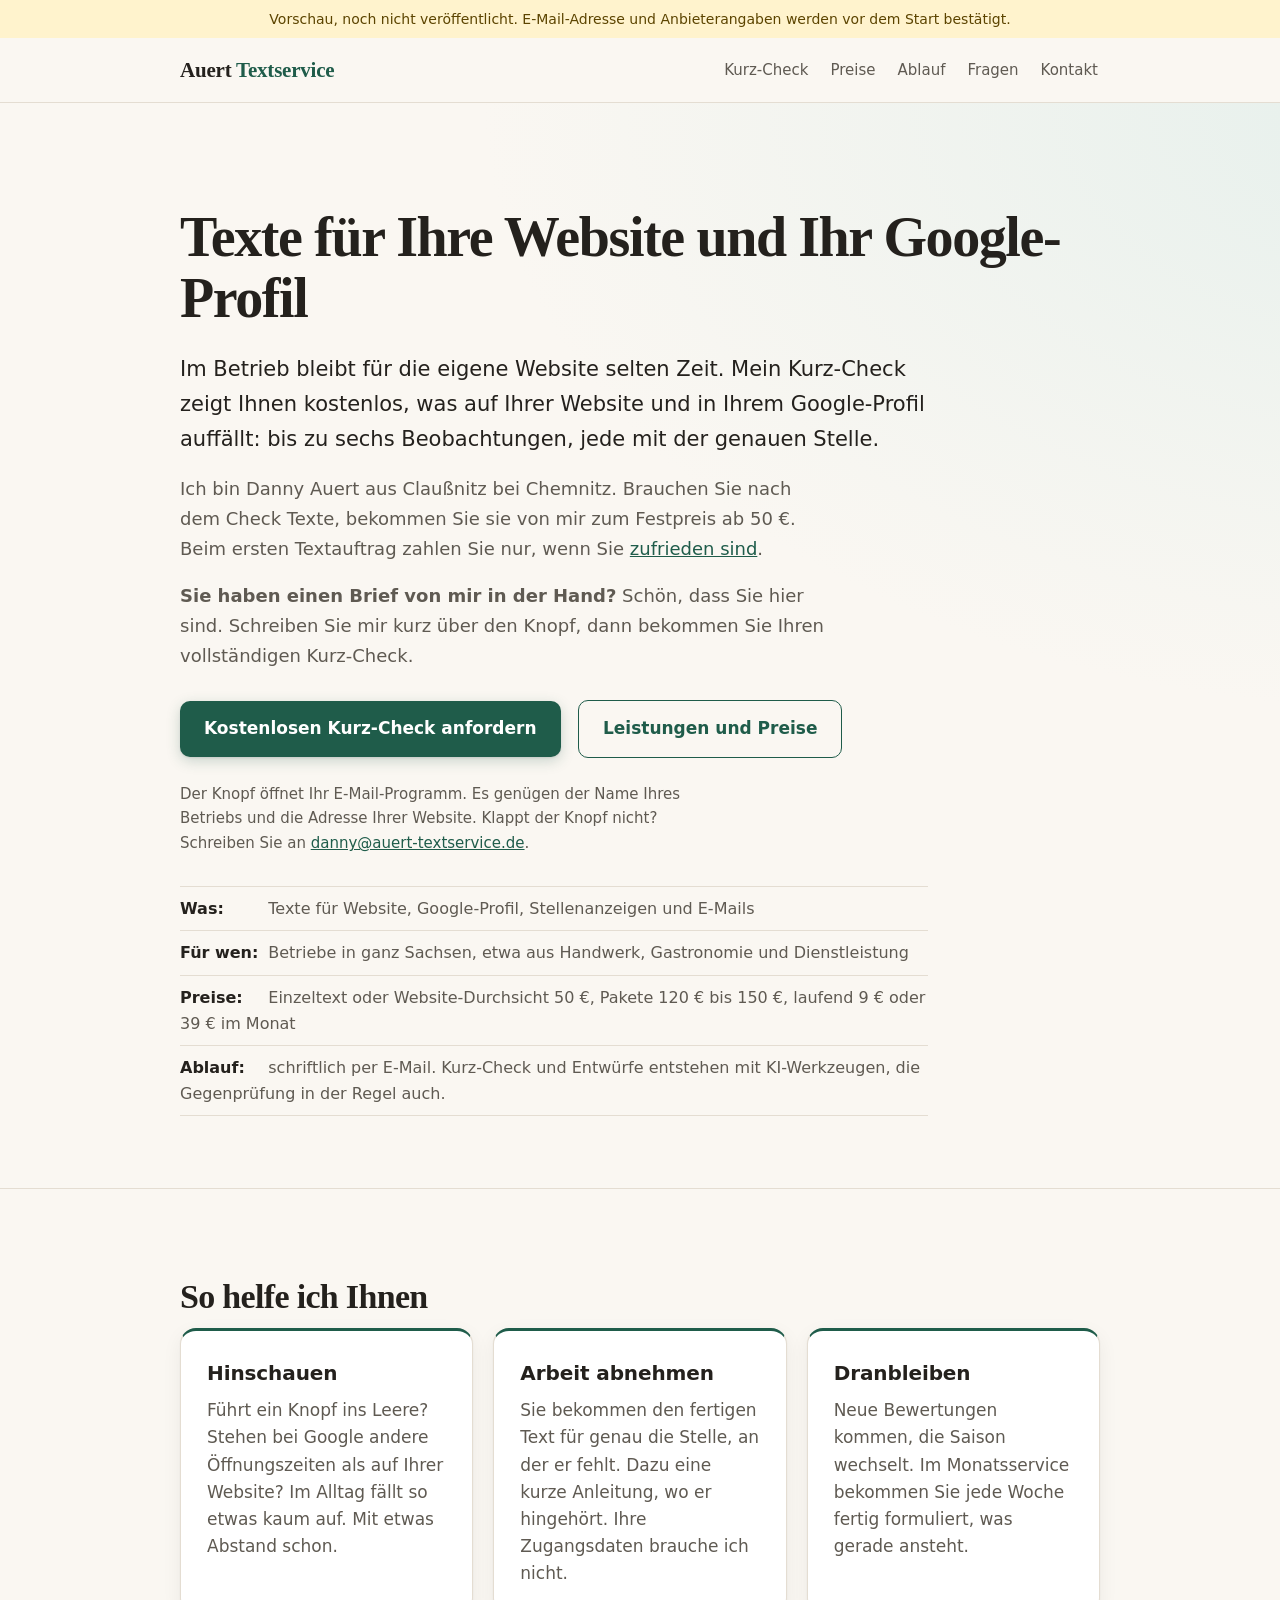
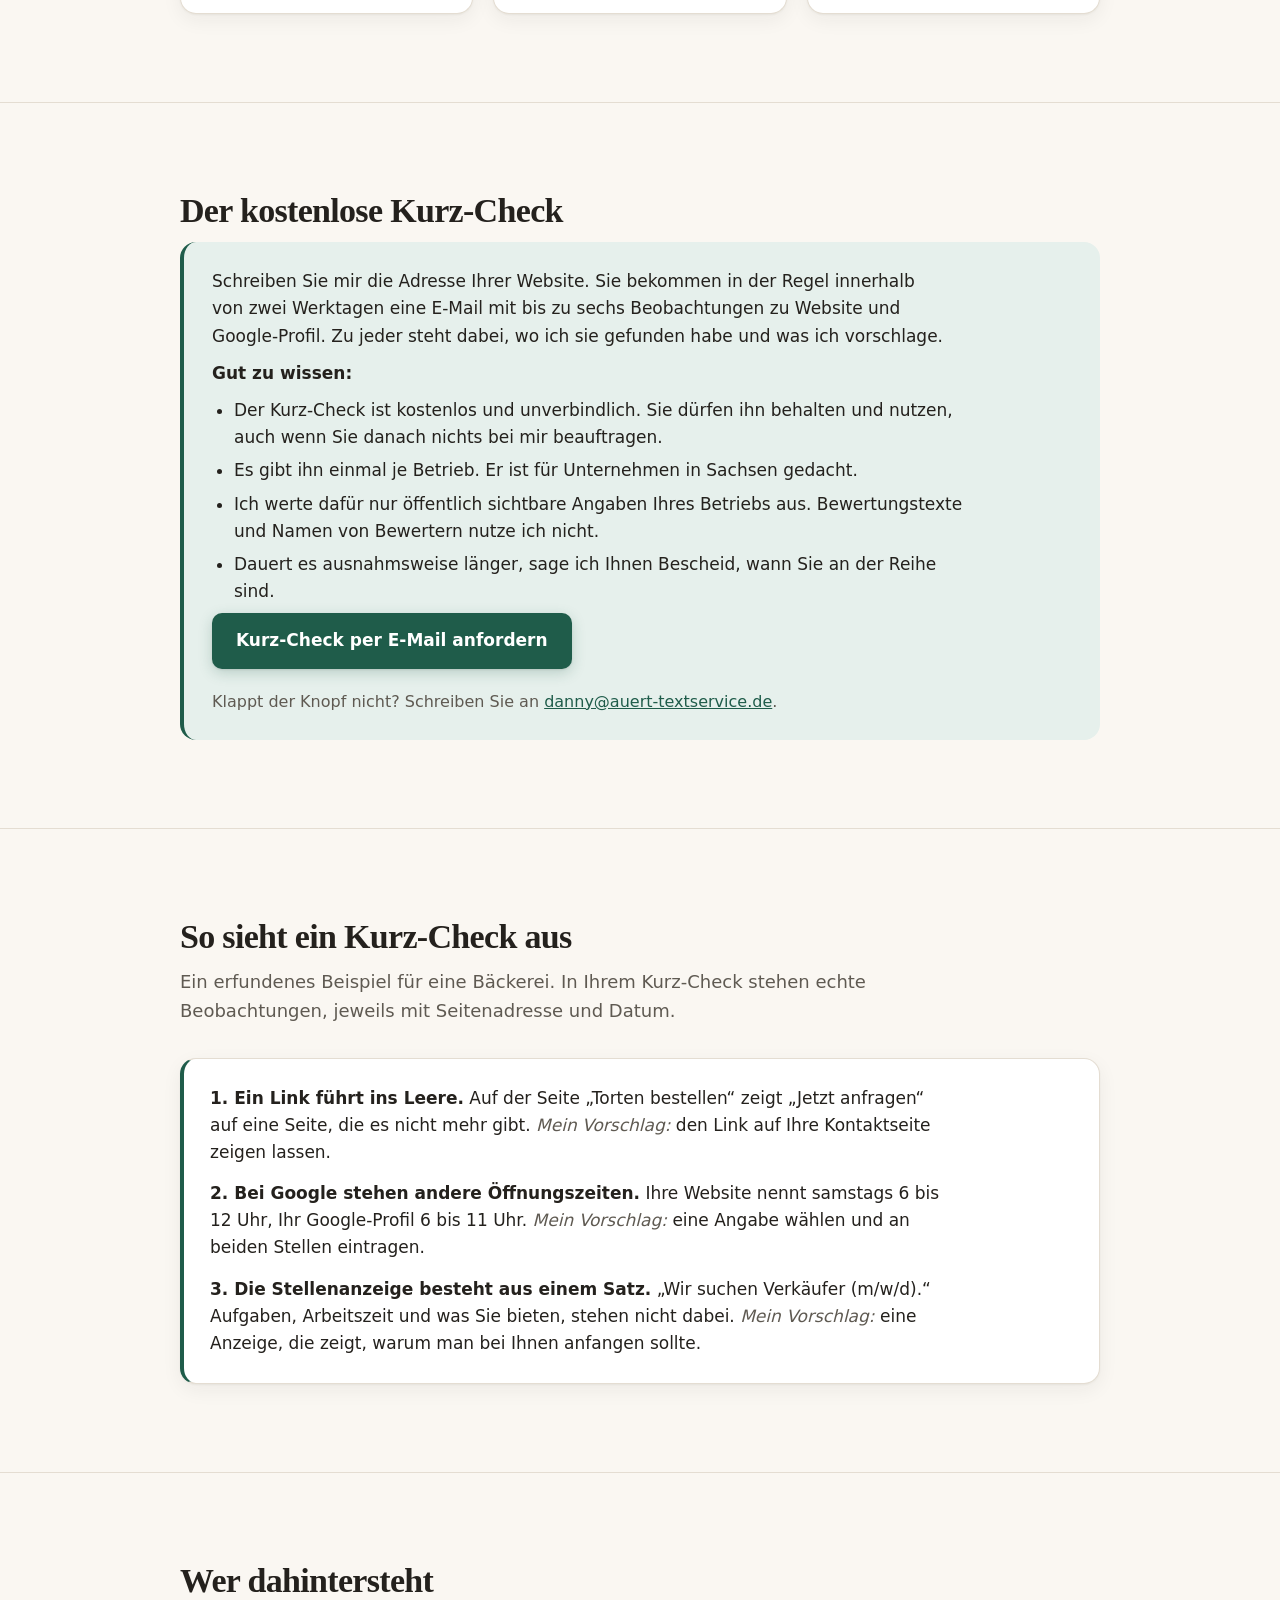
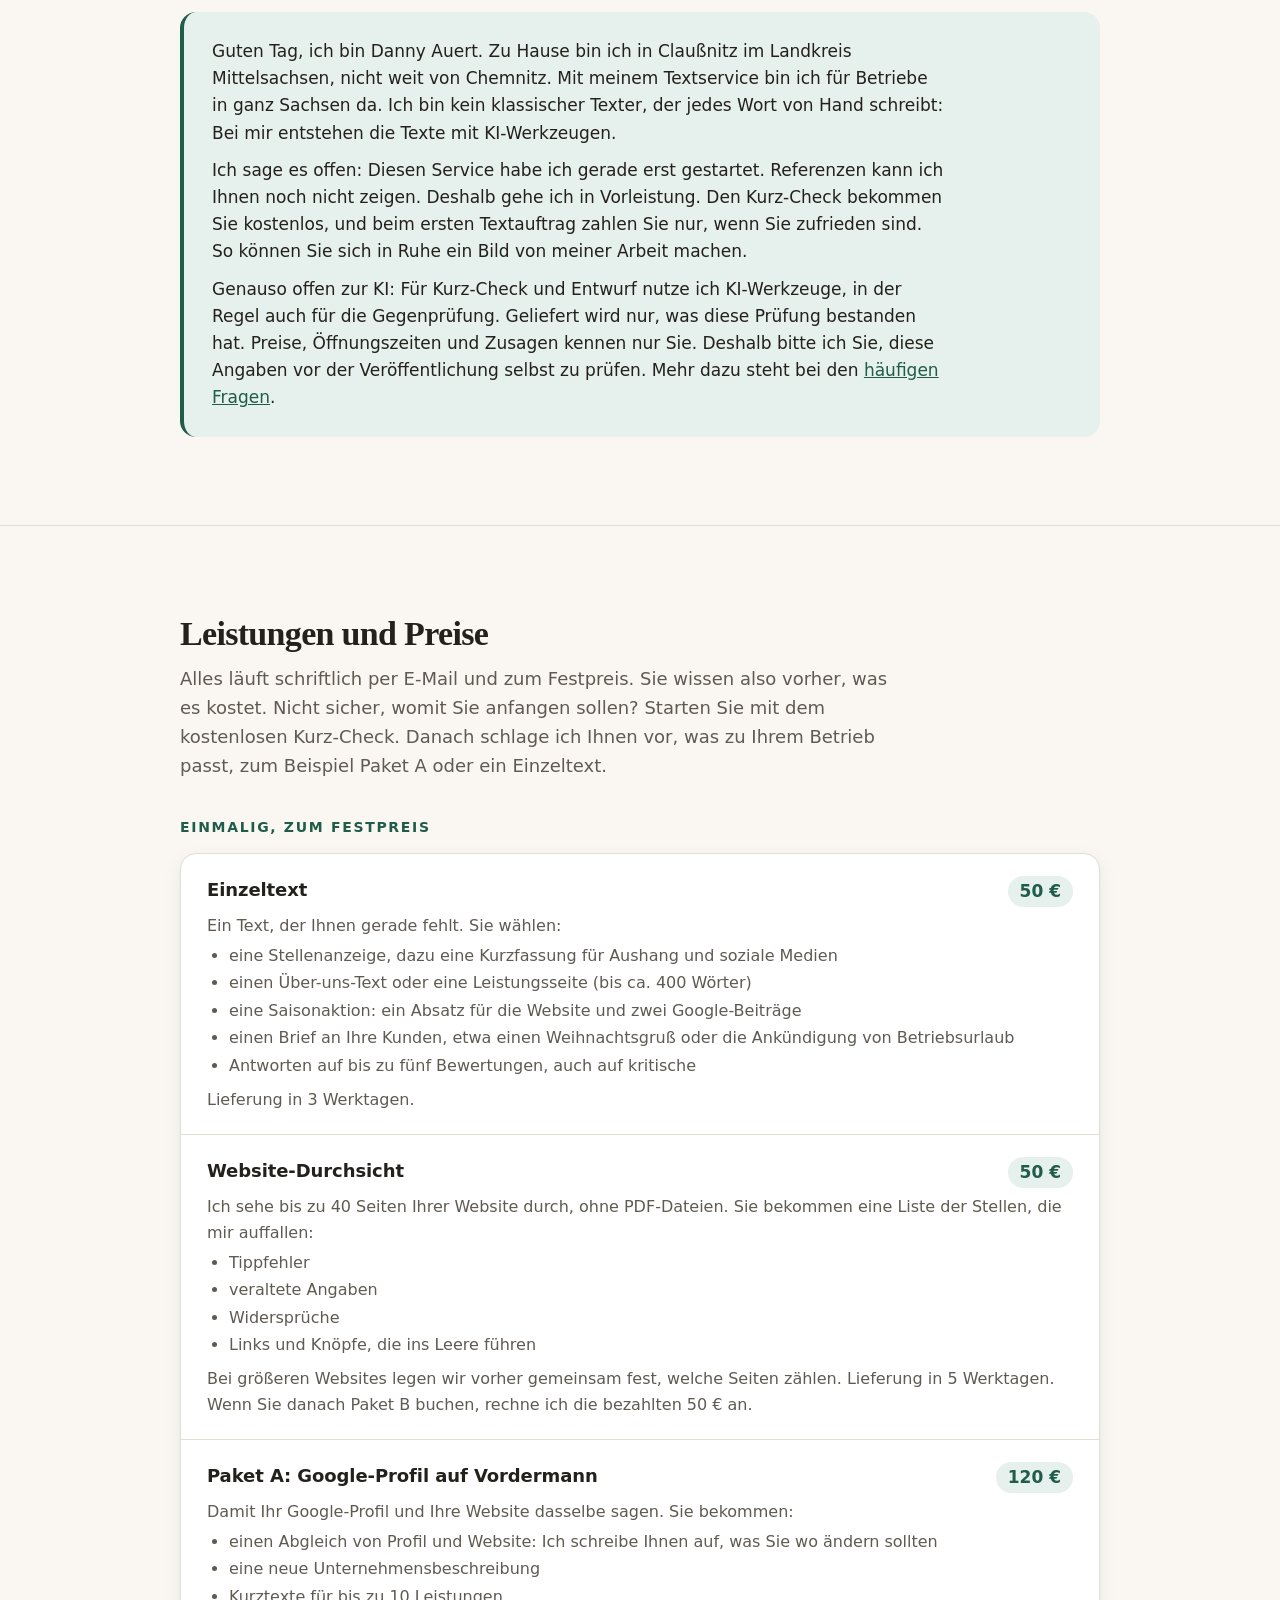
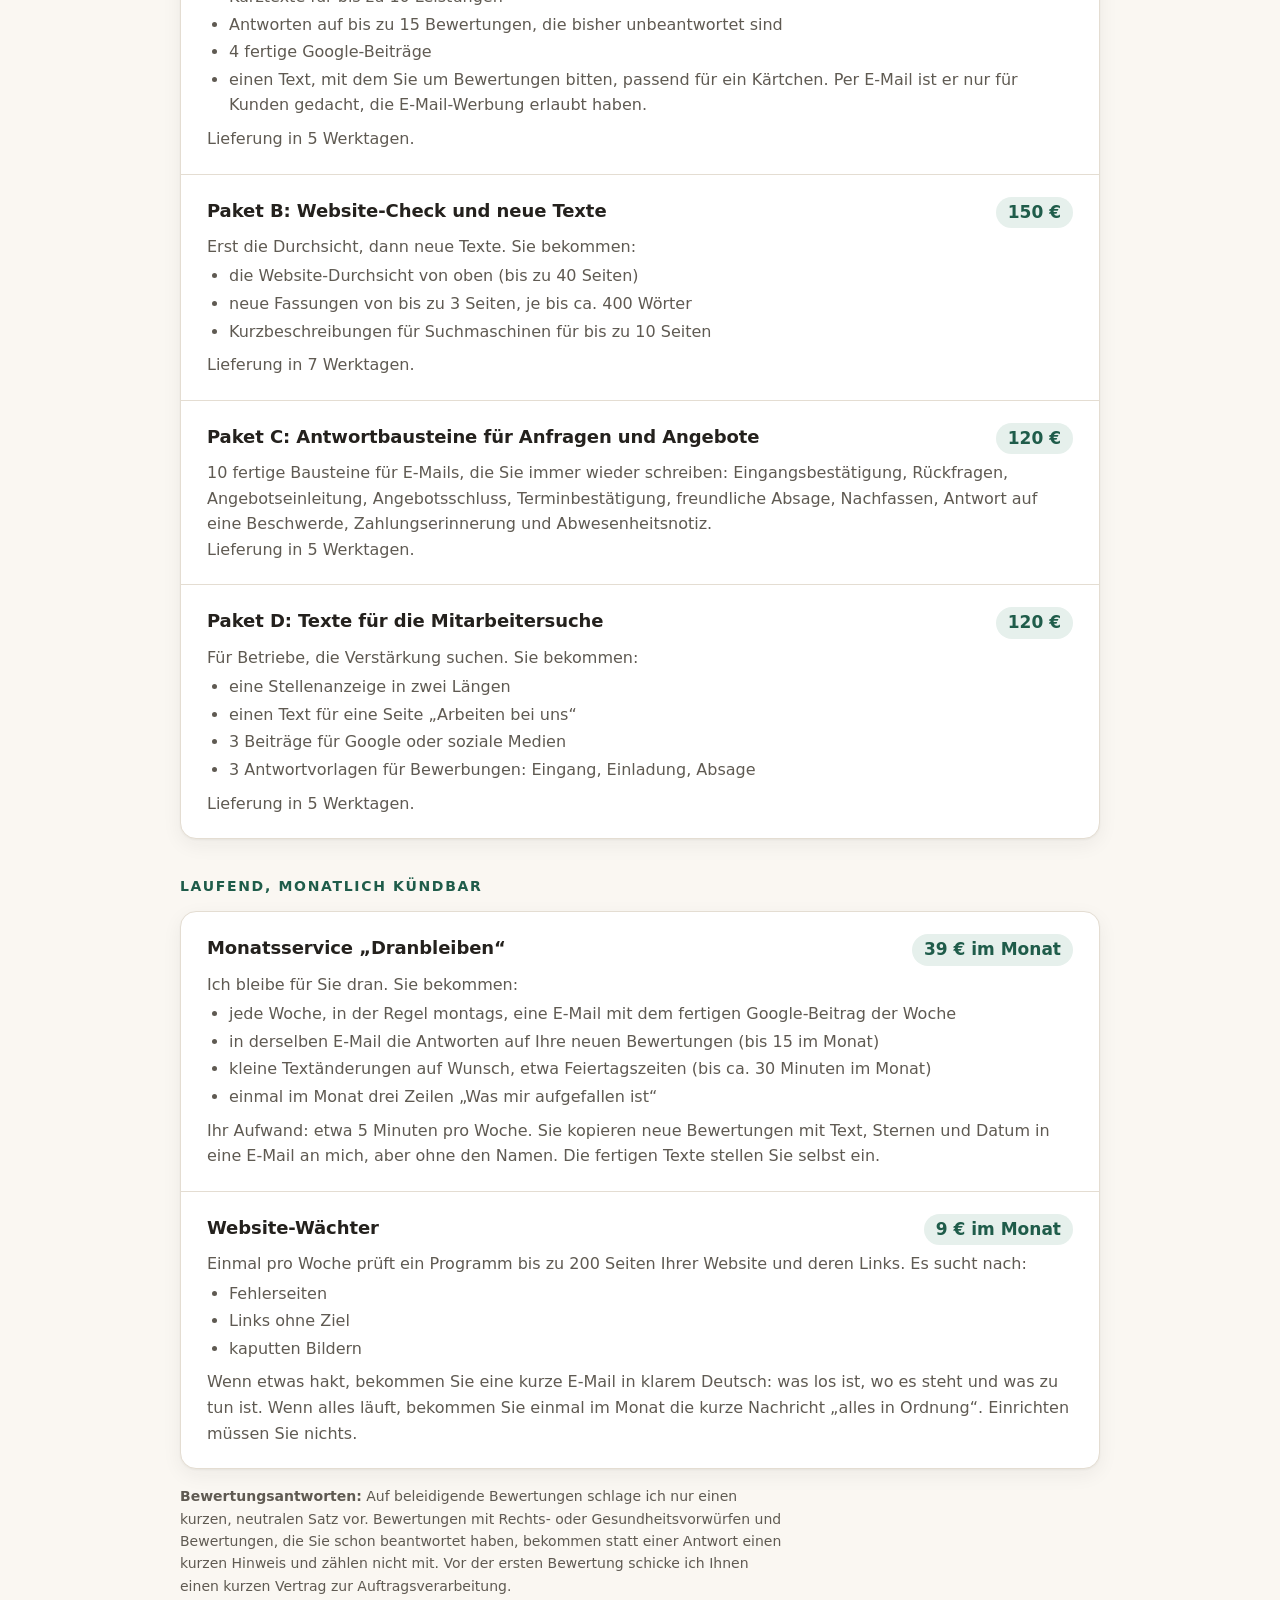
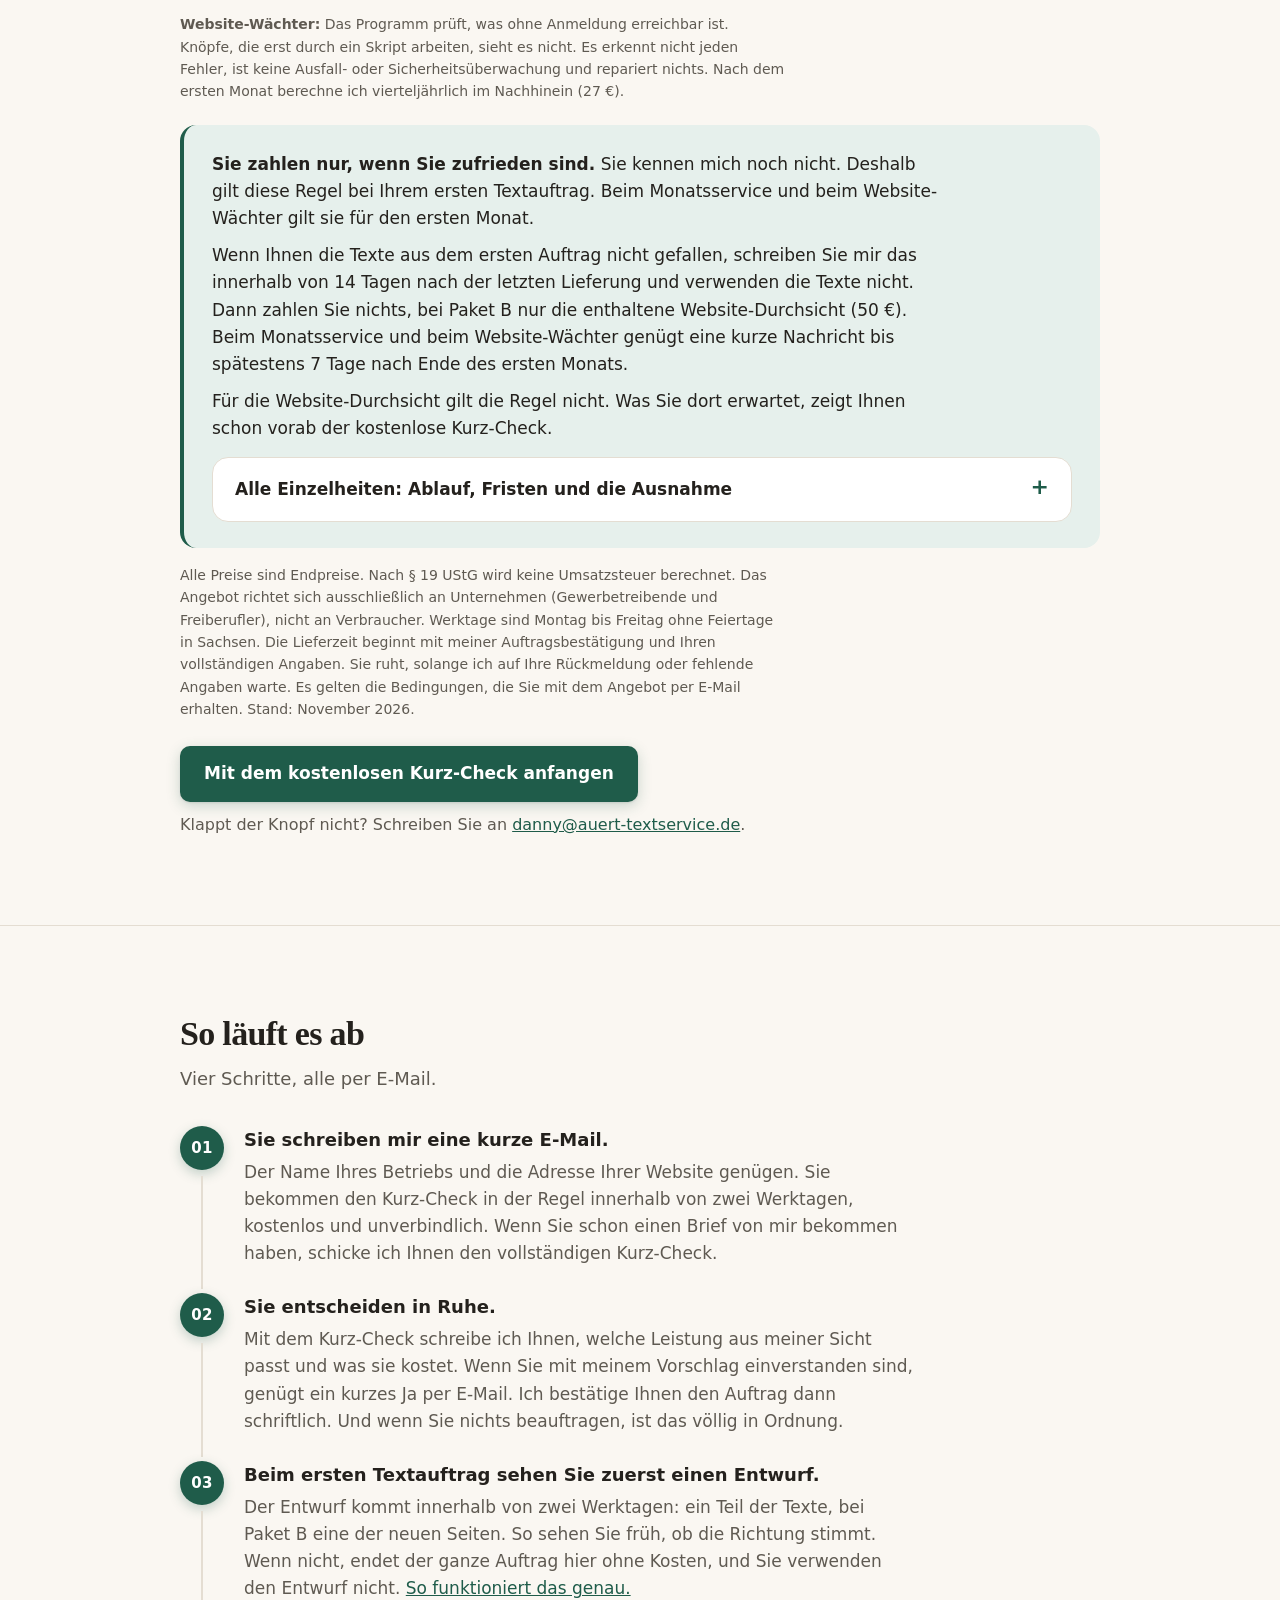
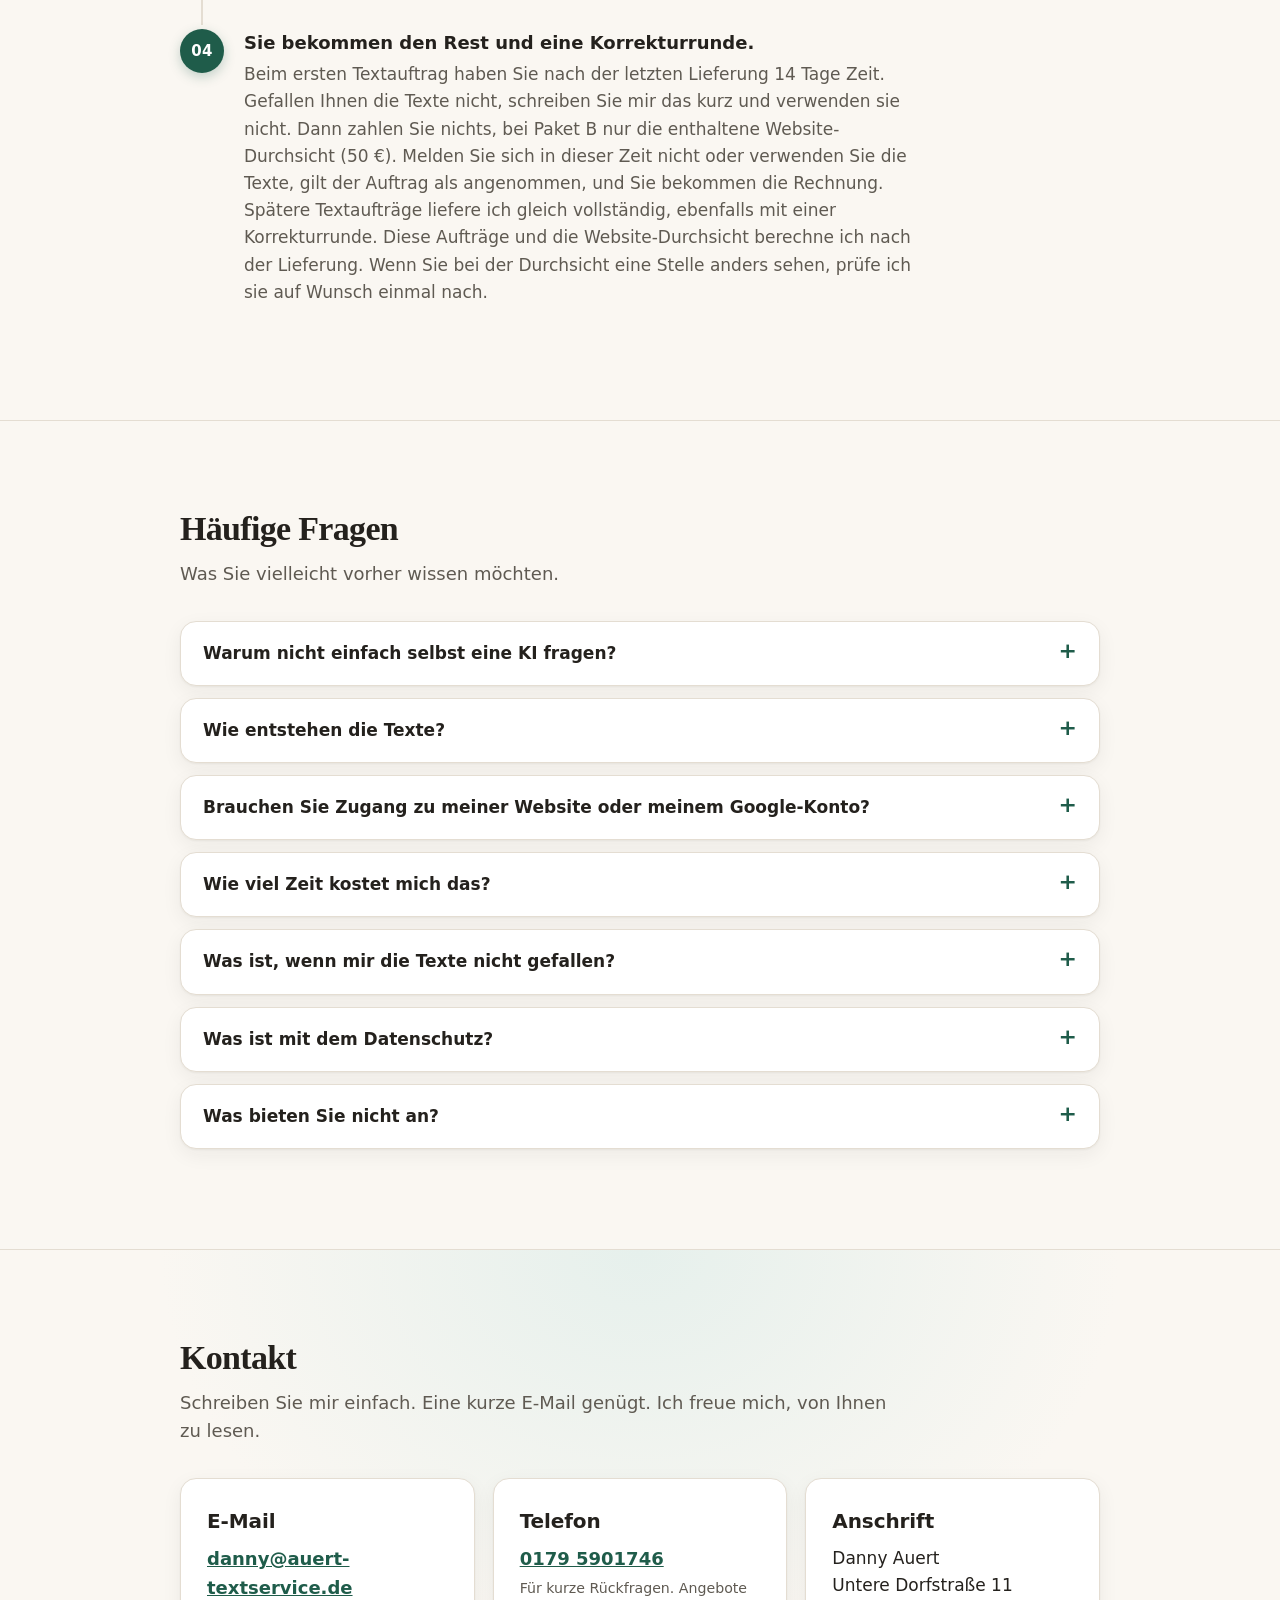
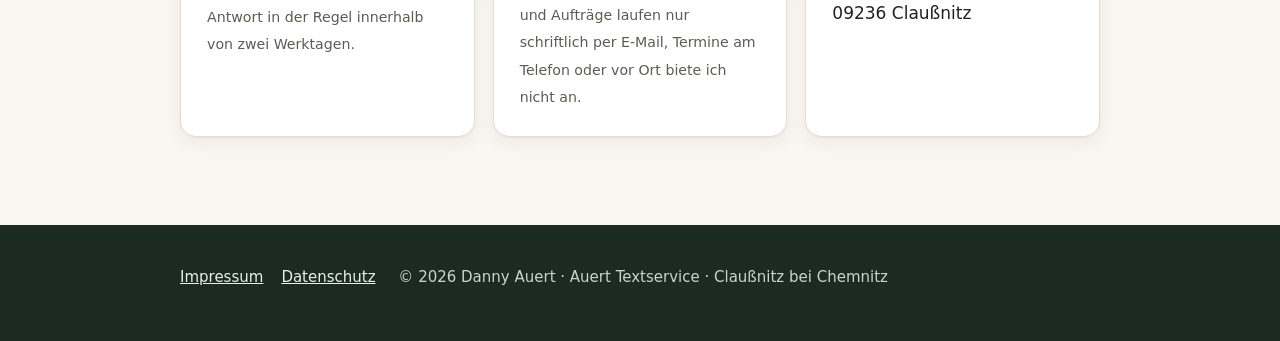
==== index.html @ 15cb77b2 "Website Auert Textservice" ====
<!doctype html>
<html lang="de">
<head>
<meta charset="utf-8">
<meta name="viewport" content="width=device-width, initial-scale=1">
<title>Texte für Website und Google-Profil, Festpreis ab 50 € | Auert Textservice</title>
<meta name="description" content="Auert Textservice aus Claußnitz bei Chemnitz: Texte für Websites, Google-Profile und Stellenanzeigen von Betrieben in Sachsen, mit KI-Unterstützung erstellt. Kostenloser Kurz-Check vorab.">
<meta name="referrer" content="strict-origin-when-cross-origin">
<meta name="theme-color" content="#1f5c4a">
<link rel="stylesheet" href="style.css">
<link rel="icon" href="/favicon.ico" sizes="48x48">
<link rel="icon" href="/favicon.svg" type="image/svg+xml">
<link rel="apple-touch-icon" href="/apple-touch-icon.png">
<link rel="canonical" href="https://auert-textservice.de/">
<meta property="og:url" content="https://auert-textservice.de/">
<meta property="og:type" content="website">
<meta property="og:locale" content="de_DE">
<meta property="og:site_name" content="Auert Textservice">
<meta property="og:title" content="Texte für Website und Google-Profil, Festpreis ab 50 € | Auert Textservice">
<meta property="og:description" content="Auert Textservice aus Claußnitz bei Chemnitz: Texte für Websites, Google-Profile und Stellenanzeigen von Betrieben in Sachsen, mit KI-Unterstützung erstellt. Kostenloser Kurz-Check vorab.">
<meta property="og:image" content="https://auert-textservice.de/vorschau.png">
<meta property="og:image:width" content="1200">
<meta property="og:image:height" content="630">
<meta property="og:image:alt" content="Auert Textservice: Texte für Website und Google-Profil, für Betriebe in Sachsen">
<meta name="twitter:card" content="summary_large_image">
<script type="application/ld+json">{"@context": "https://schema.org", "@graph": [{"@type": "ProfessionalService", "@id": "https://auert-textservice.de/#betrieb", "name": "Auert Textservice", "url": "https://auert-textservice.de/", "image": "https://auert-textservice.de/vorschau.png", "logo": "https://auert-textservice.de/apple-touch-icon.png", "description": "Texte für Websites, Google-Unternehmensprofile, Stellenanzeigen und E-Mail-Vorlagen für Betriebe in Sachsen. Kostenloser Kurz-Check, Festpreise, Monatsservice.", "email": "danny@auert-textservice.de", "priceRange": "9–150 €", "currenciesAccepted": "EUR", "address": {"@type": "PostalAddress", "streetAddress": "Untere Dorfstraße 11", "postalCode": "09236", "addressLocality": "Claußnitz", "addressRegion": "Sachsen", "addressCountry": "DE"}, "areaServed": {"@type": "State", "name": "Sachsen"}, "founder": {"@id": "https://auert-textservice.de/#danny-auert"}, "knowsAbout": ["Website-Texte", "Google-Unternehmensprofil", "Stellenanzeigen", "E-Mail-Vorlagen"], "hasOfferCatalog": {"@type": "OfferCatalog", "name": "Leistungen und Preise", "itemListElement": [{"@type": "Offer", "name": "Kurz-Check", "price": "0", "priceCurrency": "EUR", "description": "Bis zu sechs Beobachtungen zu Website und Google-Profil, kostenlos, einmal je Betrieb."}, {"@type": "Offer", "name": "Einzeltext", "price": "50", "priceCurrency": "EUR", "description": "Ein Text nach Wahl, zum Beispiel Stellenanzeige, Über-uns-Text oder Leistungsseite bis ca. 400 Wörter. Lieferung in 3 Werktagen."}, {"@type": "Offer", "name": "Website-Durchsicht", "price": "50", "priceCurrency": "EUR", "description": "Durchsicht von bis zu 40 Seiten auf Tippfehler, veraltete Angaben, Widersprüche und Links ohne Ziel. Lieferung in 5 Werktagen."}, {"@type": "Offer", "name": "Paket A: Google-Profil auf Vordermann", "price": "120", "priceCurrency": "EUR", "description": "Abgleich von Profil und Website, Unternehmensbeschreibung, Kurztexte für bis zu 10 Leistungen, Antworten auf bis zu 15 Bewertungen, 4 Google-Beiträge."}, {"@type": "Offer", "name": "Paket B: Website-Check und neue Texte", "price": "150", "priceCurrency": "EUR", "description": "Website-Durchsicht, neue Fassungen von bis zu 3 Seiten, Kurzbeschreibungen für Suchmaschinen für bis zu 10 Seiten."}, {"@type": "Offer", "name": "Paket C: Antwortbausteine für Anfragen und Angebote", "price": "120", "priceCurrency": "EUR", "description": "10 fertige Bausteine für wiederkehrende E-Mails."}, {"@type": "Offer", "name": "Paket D: Texte für die Mitarbeitersuche", "price": "120", "priceCurrency": "EUR", "description": "Stellenanzeige in zwei Längen, Text für eine Seite „Arbeiten bei uns“, 3 Beiträge, 3 Antwortvorlagen."}, {"@type": "Offer", "name": "Monatsservice „Dranbleiben“", "description": "Wöchentlich ein fertiger Google-Beitrag, Antworten auf bis zu 15 neue Bewertungen im Monat, kleine Textänderungen.", "priceSpecification": {"@type": "UnitPriceSpecification", "price": "39", "priceCurrency": "EUR", "unitText": "Monat", "billingDuration": "P1M"}}, {"@type": "Offer", "name": "Website-Wächter", "description": "Wöchentliche automatische Prüfung von bis zu 200 Seiten auf Fehlerseiten, Links ohne Ziel und kaputte Bilder.", "priceSpecification": {"@type": "UnitPriceSpecification", "price": "9", "priceCurrency": "EUR", "unitText": "Monat"}}]}, "telephone": "+491795901746"}, {"@type": "Person", "@id": "https://auert-textservice.de/#danny-auert", "name": "Danny Auert", "jobTitle": "Inhaber", "worksFor": {"@id": "https://auert-textservice.de/#betrieb"}, "address": {"@type": "PostalAddress", "addressLocality": "Claußnitz", "addressRegion": "Sachsen", "addressCountry": "DE"}}, {"@type": "WebSite", "@id": "https://auert-textservice.de/#website", "url": "https://auert-textservice.de/", "name": "Auert Textservice", "inLanguage": "de-DE", "publisher": {"@id": "https://auert-textservice.de/#betrieb"}}]}</script>
<script type="application/ld+json">{"@context": "https://schema.org", "@type": "FAQPage", "mainEntity": [{"@type": "Question", "name": "Warum nicht einfach selbst eine KI fragen?", "acceptedAnswer": {"@type": "Answer", "text": "Das können Sie gern tun. Nur schaut eine KI nicht von sich aus auf Ihre Website und Ihr Google-Profil. Sie sagt Ihnen nicht, wo ein Knopf ins Leere führt oder wo andere Öffnungszeiten stehen. Von mir bekommen Sie beides: den Blick von außen und den fertigen Text für genau die Stelle, an der er fehlt."}}, {"@type": "Question", "name": "Wie entstehen die Texte?", "acceptedAnswer": {"@type": "Answer", "text": "Für Kurz-Check und Entwurf nutze ich KI-Werkzeuge, in der Regel auch für die Gegenprüfung. Geliefert wird nur, was diese Prüfung bestanden hat. Eine Bitte: Prüfen Sie Preise, Öffnungszeiten und Zusagen vor der Veröffentlichung selbst. Die kennen nur Sie."}}, {"@type": "Question", "name": "Brauchen Sie Zugang zu meiner Website oder meinem Google-Konto?", "acceptedAnswer": {"@type": "Answer", "text": "Nein. Sie bekommen die Texte als Word- und PDF-Datei, dazu eine kurze Anleitung. Einsetzen können Sie die Texte selbst, oder Ihr Webdienstleister übernimmt das."}}, {"@type": "Question", "name": "Wie viel Zeit kostet mich das?", "acceptedAnswer": {"@type": "Answer", "text": "Wenig. Am Anfang brauche ich ein paar Stichworte zu Ihrem Betrieb und zum Ton, den Sie sich wünschen. Im Monatsservice sind es etwa fünf Minuten pro Woche."}}, {"@type": "Question", "name": "Was ist, wenn mir die Texte nicht gefallen?", "acceptedAnswer": {"@type": "Answer", "text": "Dann zahlen Sie beim ersten Textauftrag nichts. Beim Monatsservice und beim Website-Wächter gilt das für den ersten Monat. Wichtig ist nur: Sie melden sich rechtzeitig kurz und verwenden die Texte aus dem Textauftrag nicht. Ausgenommen ist die Website-Durchsicht, auch als Teil von Paket B (dort 50 € der 150 €). Fristen, Bedingungen und die Ausnahme stehen bei den Leistungen. So funktioniert das genau."}}, {"@type": "Question", "name": "Was ist mit dem Datenschutz?", "acceptedAnswer": {"@type": "Answer", "text": "Ich brauche keine Daten Ihrer Kunden oder Mitarbeitenden. Für Bewertungsantworten genügt mir der Text der Bewertung, ohne den Namen."}}, {"@type": "Question", "name": "Was bieten Sie nicht an?", "acceptedAnswer": {"@type": "Answer", "text": "Rechtstexte, Fotos und Grafik biete ich nicht an. Auch das Einsetzen der Texte und Reparaturen an der Website gehören nicht dazu. Und ich verspreche Ihnen keine bestimmte Zahl an Anfragen, Sternen oder Plätzen bei Suchmaschinen. Was ich verspreche: sorgfältige Texte und einen ehrlichen Blick von außen."}}]}</script>
</head>
<body class="mit-leiste">
<div class="vorschau">Vorschau, noch nicht veröffentlicht. E-Mail-Adresse und Anbieterangaben werden vor dem Start bestätigt.</div>
<a class="sprung" href="#inhalt">Zum Inhalt</a>
<header class="kopf"><div class="breit">
<a class="marke" href="/">Auert <span>Textservice</span></a>
<nav aria-label="Hauptmenü"><a href="#kurzcheck">Kurz-Check</a><a href="#leistungen">Preise</a><a href="#ablauf">Ablauf</a><a href="#fragen">Fragen</a><a href="#kontakt">Kontakt</a></nav>
</div></header>

<main id="inhalt">
<div class="breit held">
<h1>Texte für Ihre Website und Ihr Google-Profil</h1>
<p>Im Betrieb bleibt für die eigene Website selten Zeit. Mein Kurz-Check zeigt Ihnen kostenlos, was auf Ihrer Website und in
Ihrem Google-Profil auffällt: bis zu sechs Beobachtungen, jede mit der genauen Stelle.</p>
<p>Ich bin Danny Auert aus Claußnitz bei Chemnitz. Brauchen Sie nach dem Check Texte, bekommen Sie sie von mir zum Festpreis
ab 50 €. Beim ersten Textauftrag zahlen Sie nur, wenn Sie <a href="#zufrieden">zufrieden sind</a>.</p>
<p><b>Sie haben einen Brief von mir in der Hand?</b> Schön, dass Sie hier sind. Schreiben Sie mir kurz über den Knopf, dann
bekommen Sie Ihren vollständigen Kurz-Check.</p>
<a class="knopf" href="mailto:danny@auert-textservice.de?subject=Kurz-Check&amp;body=Bitte%20schicken%20Sie%20mir%20den%20kostenlosen%20Kurz-Check.%0D%0A%0D%0ABetrieb%3A%20%0D%0AWebsite%3A%20%0D%0AOrt%3A%20">Kostenlosen Kurz-Check anfordern</a>
<a class="knopf leise" href="#leistungen">Leistungen und Preise</a>
<p class="mailzeile">Der Knopf öffnet Ihr E-Mail-Programm. Es genügen der Name Ihres Betriebs und die Adresse Ihrer Website. Klappt der Knopf nicht? Schreiben Sie an <a href="mailto:danny@auert-textservice.de">danny@auert-textservice.de</a>.</p>
<ul class="fakten">
<li><b>Was:</b> Texte für Website, Google-Profil, Stellenanzeigen und E-Mails</li>
<li><b>Für wen:</b> Betriebe in ganz Sachsen, etwa aus Handwerk, Gastronomie und Dienstleistung</li>
<li><b>Preise:</b> Einzeltext oder Website-Durchsicht 50 €, Pakete 120 € bis 150 €, laufend 9 € oder 39 € im Monat</li>
<li><b>Ablauf:</b> schriftlich per E-Mail. Kurz-Check und Entwürfe entstehen mit KI-Werkzeugen, die Gegenprüfung in der Regel auch.</li>
</ul>
</div>

<section><div class="breit">
<h2>So helfe ich Ihnen</h2>
<div class="drei">
<div class="karte"><h3>Hinschauen</h3><p>Führt ein Knopf ins Leere? Stehen bei Google andere Öffnungszeiten als auf Ihrer
Website? Im Alltag fällt so etwas kaum auf. Mit etwas Abstand schon.</p></div>
<div class="karte"><h3>Arbeit abnehmen</h3><p>Sie bekommen den fertigen Text für genau die Stelle, an der er fehlt. Dazu
eine kurze Anleitung, wo er hingehört. Ihre Zugangsdaten brauche ich nicht.</p></div>
<div class="karte"><h3>Dranbleiben</h3><p>Neue Bewertungen kommen, die Saison wechselt. Im Monatsservice bekommen Sie
jede Woche fertig formuliert, was gerade ansteht.</p></div>
</div>
</div></section>

<section id="kurzcheck"><div class="breit">
<h2>Der kostenlose Kurz-Check</h2>
<div class="hinweis">
<p>Schreiben Sie mir die Adresse Ihrer Website. Sie bekommen in der Regel innerhalb von zwei Werktagen eine
E-Mail mit bis zu sechs Beobachtungen zu Website und Google-Profil. Zu jeder steht dabei, wo ich sie gefunden habe und
was ich vorschlage.</p>
<p><b>Gut zu wissen:</b></p>
<ul>
<li>Der Kurz-Check ist kostenlos und unverbindlich. Sie dürfen ihn behalten und nutzen, auch wenn Sie danach nichts
bei mir beauftragen.</li>
<li>Es gibt ihn einmal je Betrieb. Er ist für Unternehmen in Sachsen gedacht.</li>
<li>Ich werte dafür nur öffentlich sichtbare Angaben Ihres Betriebs aus. Bewertungstexte und Namen von Bewertern nutze
ich nicht.</li>
<li>Dauert es ausnahmsweise länger, sage ich Ihnen Bescheid, wann Sie an der Reihe sind.</li>
</ul>
<p><a class="knopf" href="mailto:danny@auert-textservice.de?subject=Kurz-Check%20%28Website%29&amp;body=Bitte%20schicken%20Sie%20mir%20den%20kostenlosen%20Kurz-Check.%0D%0A%0D%0ABetrieb%3A%20%0D%0AWebsite%3A%20%0D%0AOrt%3A%20">Kurz-Check per E-Mail anfordern</a></p>
<p class="mailzeile">Klappt der Knopf nicht? Schreiben Sie an <a href="mailto:danny@auert-textservice.de">danny@auert-textservice.de</a>.</p>
</div>
</div></section>

<section id="beispiel"><div class="breit">
<h2>So sieht ein Kurz-Check aus</h2>
<p class="unter">Ein erfundenes Beispiel für eine Bäckerei. In Ihrem Kurz-Check stehen echte Beobachtungen, jeweils mit
Seitenadresse und Datum.</p>
<div class="karte beispiel">
<p><b>1. Ein Link führt ins Leere.</b> Auf der Seite „Torten bestellen“ zeigt „Jetzt anfragen“ auf eine Seite, die es
nicht mehr gibt. <i>Mein Vorschlag:</i> den Link auf Ihre Kontaktseite zeigen lassen.</p>
<p><b>2. Bei Google stehen andere Öffnungszeiten.</b> Ihre Website nennt samstags 6 bis 12 Uhr, Ihr Google-Profil
6 bis 11 Uhr. <i>Mein Vorschlag:</i> eine Angabe wählen und an beiden Stellen eintragen.</p>
<p><b>3. Die Stellenanzeige besteht aus einem Satz.</b> „Wir suchen Verkäufer (m/w/d).“ Aufgaben, Arbeitszeit und was
Sie bieten, stehen nicht dabei. <i>Mein Vorschlag:</i> eine Anzeige, die zeigt, warum man bei Ihnen anfangen sollte.</p>
</div>
</div></section>

<section id="ueber"><div class="breit">
<h2>Wer dahintersteht</h2>
<div class="hinweis">
<p>Guten Tag, ich bin Danny Auert. Zu Hause bin ich in Claußnitz im Landkreis Mittelsachsen, nicht weit von Chemnitz. Mit
meinem Textservice bin ich für Betriebe in ganz Sachsen da. Ich bin kein klassischer Texter,
der jedes Wort von Hand schreibt: Bei mir entstehen die Texte mit KI-Werkzeugen.</p>
<p>Ich sage es offen: Diesen Service habe ich gerade erst gestartet. Referenzen kann ich Ihnen noch nicht zeigen.
Deshalb gehe ich in Vorleistung. Den Kurz-Check bekommen Sie kostenlos, und beim ersten Textauftrag zahlen Sie nur, wenn Sie
zufrieden sind. So können Sie sich in Ruhe ein Bild von meiner Arbeit machen.</p>
<p>Genauso offen zur KI: Für Kurz-Check und Entwurf nutze ich KI-Werkzeuge, in der Regel auch für die Gegenprüfung. Geliefert
wird nur, was diese Prüfung bestanden hat. Preise, Öffnungszeiten und Zusagen kennen nur Sie. Deshalb bitte ich Sie, diese
Angaben vor der Veröffentlichung selbst zu prüfen. Mehr dazu steht bei den <a href="#fragen">häufigen Fragen</a>.</p>
</div>
</div></section>

<section id="leistungen"><div class="breit">
<h2>Leistungen und Preise</h2>
<p class="unter">Alles läuft schriftlich per E-Mail und zum Festpreis. Sie wissen also vorher, was es kostet. Nicht sicher,
womit Sie anfangen sollen? Starten Sie mit dem kostenlosen Kurz-Check. Danach schlage ich Ihnen vor, was zu Ihrem
Betrieb passt, zum Beispiel Paket A oder ein Einzeltext.</p>
<h3 class="klein">Einmalig, zum Festpreis</h3>
<div class="liste">
<div class="zeile"><h4>Einzeltext</h4><div class="preis">50 €</div><div class="text"><p>Ein Text, der Ihnen gerade fehlt. Sie wählen:</p><ul><li>eine Stellenanzeige, dazu eine Kurzfassung für Aushang und soziale Medien</li><li>einen Über-uns-Text oder eine Leistungsseite (bis ca. 400 Wörter)</li><li>eine Saisonaktion: ein Absatz für die Website und zwei Google-Beiträge</li><li>einen Brief an Ihre Kunden, etwa einen Weihnachtsgruß oder die Ankündigung von Betriebsurlaub</li><li>Antworten auf bis zu fünf Bewertungen, auch auf kritische</li></ul><p>Lieferung in 3 Werktagen.</p></div></div>
<div class="zeile"><h4>Website-Durchsicht</h4><div class="preis">50 €</div><div class="text"><p>Ich sehe bis zu 40 Seiten Ihrer Website durch, ohne PDF-Dateien. Sie bekommen eine Liste der Stellen, die mir auffallen:</p><ul><li>Tippfehler</li><li>veraltete Angaben</li><li>Widersprüche</li><li>Links und Knöpfe, die ins Leere führen</li></ul><p>Bei größeren Websites legen wir vorher gemeinsam fest, welche Seiten zählen. Lieferung in 5 Werktagen. Wenn Sie danach Paket B buchen, rechne ich die bezahlten 50 € an.</p></div></div>
<div class="zeile"><h4>Paket A: Google-Profil auf Vordermann</h4><div class="preis">120 €</div><div class="text"><p>Damit Ihr Google-Profil und Ihre Website dasselbe sagen. Sie bekommen:</p><ul><li>einen Abgleich von Profil und Website: Ich schreibe Ihnen auf, was Sie wo ändern sollten</li><li>eine neue Unternehmensbeschreibung</li><li>Kurztexte für bis zu 10 Leistungen</li><li>Antworten auf bis zu 15 Bewertungen, die bisher unbeantwortet sind</li><li>4 fertige Google-Beiträge</li><li>einen Text, mit dem Sie um Bewertungen bitten, passend für ein Kärtchen. Per E-Mail ist er nur für Kunden gedacht, die E-Mail-Werbung erlaubt haben.</li></ul><p>Lieferung in 5 Werktagen.</p></div></div>
<div class="zeile"><h4>Paket B: Website-Check und neue Texte</h4><div class="preis">150 €</div><div class="text"><p>Erst die Durchsicht, dann neue Texte. Sie bekommen:</p><ul><li>die Website-Durchsicht von oben (bis zu 40 Seiten)</li><li>neue Fassungen von bis zu 3 Seiten, je bis ca. 400 Wörter</li><li>Kurzbeschreibungen für Suchmaschinen für bis zu 10 Seiten</li></ul><p>Lieferung in 7 Werktagen.</p></div></div>
<div class="zeile"><h4>Paket C: Antwortbausteine für Anfragen und Angebote</h4><div class="preis">120 €</div><div class="text"><p>10 fertige Bausteine für E-Mails, die Sie immer wieder schreiben: Eingangsbestätigung, Rückfragen, Angebotseinleitung, Angebotsschluss, Terminbestätigung, freundliche Absage, Nachfassen, Antwort auf eine Beschwerde, Zahlungserinnerung und Abwesenheitsnotiz.</p><p>Lieferung in 5 Werktagen.</p></div></div>
<div class="zeile"><h4>Paket D: Texte für die Mitarbeitersuche</h4><div class="preis">120 €</div><div class="text"><p>Für Betriebe, die Verstärkung suchen. Sie bekommen:</p><ul><li>eine Stellenanzeige in zwei Längen</li><li>einen Text für eine Seite „Arbeiten bei uns“</li><li>3 Beiträge für Google oder soziale Medien</li><li>3 Antwortvorlagen für Bewerbungen: Eingang, Einladung, Absage</li></ul><p>Lieferung in 5 Werktagen.</p></div></div>
</div>
<h3 class="klein">Laufend, monatlich kündbar</h3>
<div class="liste">
<div class="zeile"><h4>Monatsservice „Dranbleiben“</h4><div class="preis">39 € im Monat</div><div class="text"><p>Ich bleibe für Sie dran. Sie bekommen:</p><ul><li>jede Woche, in der Regel montags, eine E-Mail mit dem fertigen Google-Beitrag der Woche</li><li>in derselben E-Mail die Antworten auf Ihre neuen Bewertungen (bis 15 im Monat)</li><li>kleine Textänderungen auf Wunsch, etwa Feiertagszeiten (bis ca. 30 Minuten im Monat)</li><li>einmal im Monat drei Zeilen „Was mir aufgefallen ist“</li></ul><p>Ihr Aufwand: etwa 5 Minuten pro Woche. Sie kopieren neue Bewertungen mit Text, Sternen und Datum in eine E-Mail an mich, aber ohne den Namen. Die fertigen Texte stellen Sie selbst ein.</p></div></div>
<div class="zeile"><h4>Website-Wächter</h4><div class="preis">9 € im Monat</div><div class="text"><p>Einmal pro Woche prüft ein Programm bis zu 200 Seiten Ihrer Website und deren Links. Es sucht nach:</p><ul><li>Fehlerseiten</li><li>Links ohne Ziel</li><li>kaputten Bildern</li></ul><p>Wenn etwas hakt, bekommen Sie eine kurze E-Mail in klarem Deutsch: was los ist, wo es steht und was zu tun ist. Wenn alles läuft, bekommen Sie einmal im Monat die kurze Nachricht „alles in Ordnung“. Einrichten müssen Sie nichts.</p></div></div>
</div>
<p class="fein"><b>Bewertungsantworten:</b> Auf beleidigende Bewertungen schlage ich nur einen kurzen, neutralen Satz vor.
Bewertungen mit Rechts- oder Gesundheitsvorwürfen und Bewertungen, die Sie schon beantwortet haben, bekommen statt einer Antwort
einen kurzen Hinweis und zählen nicht mit. Vor der ersten Bewertung schicke ich Ihnen einen kurzen Vertrag zur
Auftragsverarbeitung.</p>
<p class="fein"><b>Website-Wächter:</b> Das Programm prüft, was ohne Anmeldung erreichbar ist. Knöpfe, die erst durch ein Skript
arbeiten, sieht es nicht. Es erkennt nicht jeden Fehler, ist keine Ausfall- oder Sicherheitsüberwachung und repariert nichts.
Nach dem ersten Monat berechne ich vierteljährlich im Nachhinein (27 €).</p>
<div class="hinweis abstand" id="zufrieden">
<p><b>Sie zahlen nur, wenn Sie zufrieden sind.</b> Sie kennen mich noch nicht. Deshalb gilt diese Regel bei
Ihrem ersten Textauftrag. Beim Monatsservice und beim Website-Wächter gilt sie für den ersten Monat.</p>
<p>Wenn Ihnen die Texte aus dem ersten Auftrag nicht gefallen, schreiben Sie mir das innerhalb von 14 Tagen nach der letzten Lieferung
und verwenden die Texte nicht. Dann zahlen Sie nichts, bei Paket B nur die enthaltene Website-Durchsicht (50 €). Beim Monatsservice und beim Website-Wächter genügt eine kurze
Nachricht bis spätestens 7 Tage nach Ende des ersten Monats.</p>
<p>Für die Website-Durchsicht gilt die Regel nicht. Was Sie dort erwartet, zeigt Ihnen schon vorab der kostenlose
Kurz-Check.</p>
<details class="genau"><summary>Alle Einzelheiten: Ablauf, Fristen und die Ausnahme</summary>
<p><b>So läuft es beim ersten Textauftrag:</b></p>
<ul>
<li><b>Zuerst ein Teil.</b> Innerhalb von zwei Werktagen bekommen Sie einen Teil der Texte, bei Paket B eine der
neuen Seiten. Wenn die Richtung nicht passt, endet der ganze Auftrag hier ohne Kosten, auch bei Paket B, und Sie verwenden den Entwurf nicht.</li>
<li><b>Dann der Rest.</b> Es folgen die übrigen Texte und eine Korrekturrunde. Wenn Ihnen die Texte nicht gefallen,
schreiben Sie mir das kurz, und zwar innerhalb von 14 Tagen nach der letzten Lieferung. Dann zahlen Sie nichts, bei Paket B nur die enthaltene Website-Durchsicht (50 €), und
verwenden die Texte nicht.</li>
<li><b>Wann es als „zufrieden“ zählt.</b> Wenn Sie sich in diesen 14 Tagen nicht melden oder die Texte verwenden, gilt der
Auftrag als angenommen. Dann bekommen Sie die Rechnung.</li>
</ul>
<p><b>Monatsservice und Website-Wächter:</b> Wenn Sie nicht zufrieden sind, sagen Sie mir
spätestens 7 Tage nach Ende des ersten Monats Bescheid. Dann zahlen Sie nichts, und der Dienst endet. Texte, die Sie schon eingestellt haben, dürfen Sie behalten. Wenn Sie sich nicht melden, bekommen Sie die Rechnung für den ersten Monat.</p>
<p><b>Mehrere Leistungen auf einmal:</b> Wenn Sie beim ersten Mal mehrere Leistungen zugleich bestellen, gilt die
Regel für bis zu zwei davon, die Sie auswählen. Für die Website-Durchsicht gilt sie nicht. Ob Sie zufrieden sind, entscheiden Sie
für jede Leistung einzeln. Weitere Leistungen derselben Bestellung berechne ich nach Lieferung.</p>
<p><b>Die Ausnahme:</b> Die Regel gilt nicht für die Website-Durchsicht, auch nicht als Teil von Paket B. Für Paket B heißt das:</p>
<ul>
<li>Die Regel gilt für die neuen Texte (100 €).</li>
<li>Die enthaltene Durchsicht (50 €) berechne ich nach Lieferung.</li>
<li>Wenn Paket B schon nach dem ersten Teil endet, können Sie die Website-Durchsicht einzeln für 50 € beauftragen.</li>
</ul>
</details>
</div>
<p class="fein">Alle Preise sind Endpreise. Nach § 19 UStG wird keine Umsatzsteuer berechnet. Das Angebot richtet sich ausschließlich an Unternehmen (Gewerbetreibende und Freiberufler), nicht an Verbraucher. Werktage sind Montag bis Freitag ohne Feiertage in Sachsen. Die Lieferzeit beginnt mit meiner Auftragsbestätigung und Ihren vollständigen Angaben. Sie ruht, solange ich auf Ihre Rückmeldung oder fehlende Angaben warte. Es gelten die Bedingungen, die Sie mit dem Angebot per E-Mail erhalten. Stand: November 2026.</p>
<p class="preis-knopf"><a class="knopf" href="mailto:danny@auert-textservice.de?subject=Kurz-Check%20%28Preise%29&amp;body=Bitte%20schicken%20Sie%20mir%20den%20kostenlosen%20Kurz-Check.%0D%0A%0D%0ABetrieb%3A%20%0D%0AWebsite%3A%20%0D%0AOrt%3A%20">Mit dem kostenlosen Kurz-Check anfangen</a></p>
<p class="mailzeile">Klappt der Knopf nicht? Schreiben Sie an <a href="mailto:danny@auert-textservice.de">danny@auert-textservice.de</a>.</p>
</div></section>

<section id="ablauf"><div class="breit">
<h2>So läuft es ab</h2>
<p class="unter">Vier Schritte, alle per E-Mail.</p>
<ol class="schritte">
<li><b>Sie schreiben mir eine kurze E-Mail.</b><span>Der Name Ihres Betriebs und die Adresse Ihrer Website genügen. Sie bekommen den Kurz-Check in der Regel innerhalb von zwei Werktagen, kostenlos und unverbindlich. Wenn Sie schon einen Brief von mir bekommen haben, schicke ich Ihnen den vollständigen Kurz-Check.</span></li>
<li><b>Sie entscheiden in Ruhe.</b><span>Mit dem Kurz-Check schreibe ich Ihnen, welche Leistung aus meiner Sicht passt und was sie kostet. Wenn Sie mit meinem Vorschlag einverstanden sind, genügt ein kurzes Ja per E-Mail. Ich bestätige Ihnen den Auftrag dann schriftlich. Und wenn Sie nichts beauftragen, ist das völlig in Ordnung.</span></li>
<li><b>Beim ersten Textauftrag sehen Sie zuerst einen Entwurf.</b><span>Der Entwurf kommt innerhalb von zwei Werktagen: ein Teil der Texte, bei Paket B eine der neuen Seiten. So sehen Sie früh, ob die Richtung stimmt. Wenn nicht, endet der ganze Auftrag hier ohne Kosten, und Sie verwenden den Entwurf nicht. <a href="#zufrieden">So funktioniert das genau.</a></span></li>
<li><b>Sie bekommen den Rest und eine Korrekturrunde.</b><span>Beim ersten Textauftrag haben Sie nach der letzten Lieferung 14 Tage Zeit. Gefallen Ihnen die Texte nicht, schreiben Sie mir das kurz und verwenden sie nicht. Dann zahlen Sie nichts, bei Paket B nur die enthaltene Website-Durchsicht (50 €). Melden Sie sich in dieser Zeit nicht oder verwenden Sie die Texte, gilt der Auftrag als angenommen, und Sie bekommen die Rechnung. Spätere Textaufträge liefere ich gleich vollständig, ebenfalls mit einer Korrekturrunde. Diese Aufträge und die Website-Durchsicht berechne ich nach der Lieferung. Wenn Sie bei der Durchsicht eine Stelle anders sehen, prüfe ich sie auf Wunsch einmal nach.</span></li>
</ol>
</div></section>

<section id="fragen"><div class="breit">
<h2>Häufige Fragen</h2>
<p class="unter">Was Sie vielleicht vorher wissen möchten.</p>
<details><summary>Warum nicht einfach selbst eine KI fragen?</summary><p>Das können Sie gern tun. Nur schaut eine KI nicht von sich aus auf Ihre Website und Ihr Google-Profil. Sie sagt Ihnen nicht, wo ein Knopf ins Leere führt oder wo andere Öffnungszeiten stehen. Von mir bekommen Sie beides: den Blick von außen und den fertigen Text für genau die Stelle, an der er fehlt.</p></details>
<details><summary>Wie entstehen die Texte?</summary><p>Für Kurz-Check und Entwurf nutze ich KI-Werkzeuge, in der Regel auch für die Gegenprüfung. Geliefert wird nur, was diese Prüfung bestanden hat. Eine Bitte: Prüfen Sie Preise, Öffnungszeiten und Zusagen vor der Veröffentlichung selbst. Die kennen nur Sie.</p></details>
<details><summary>Brauchen Sie Zugang zu meiner Website oder meinem Google-Konto?</summary><p>Nein. Sie bekommen die Texte als Word- und PDF-Datei, dazu eine kurze Anleitung. Einsetzen können Sie die Texte selbst, oder Ihr Webdienstleister übernimmt das.</p></details>
<details><summary>Wie viel Zeit kostet mich das?</summary><p>Wenig. Am Anfang brauche ich ein paar Stichworte zu Ihrem Betrieb und zum Ton, den Sie sich wünschen. Im Monatsservice sind es etwa fünf Minuten pro Woche.</p></details>
<details><summary>Was ist, wenn mir die Texte nicht gefallen?</summary><p>Dann zahlen Sie beim ersten Textauftrag nichts. Beim Monatsservice und beim Website-Wächter gilt das für den ersten Monat. Wichtig ist nur: Sie melden sich rechtzeitig kurz und verwenden die Texte aus dem Textauftrag nicht. Ausgenommen ist die Website-Durchsicht, auch als Teil von Paket B (dort 50 € der 150 €). Fristen, Bedingungen und die Ausnahme stehen bei den Leistungen. <a href="#zufrieden">So funktioniert das genau.</a></p></details>
<details><summary>Was ist mit dem Datenschutz?</summary><p>Ich brauche keine Daten Ihrer Kunden oder Mitarbeitenden. Für Bewertungsantworten genügt mir der Text der Bewertung, ohne den Namen.</p></details>
<details><summary>Was bieten Sie nicht an?</summary><p>Rechtstexte, Fotos und Grafik biete ich nicht an. Auch das Einsetzen der Texte und Reparaturen an der Website gehören nicht dazu. Und ich verspreche Ihnen keine bestimmte Zahl an Anfragen, Sternen oder Plätzen bei Suchmaschinen. Was ich verspreche: sorgfältige Texte und einen ehrlichen Blick von außen.</p></details>
</div></section>

<section id="kontakt"><div class="breit">
<h2>Kontakt</h2>
<p class="unter">Schreiben Sie mir einfach. Eine kurze E-Mail genügt. Ich freue mich, von Ihnen zu lesen.</p>
<div class="kontakt">
<div class="karte"><h3>E-Mail</h3><p><a href="mailto:danny@auert-textservice.de">danny@auert-textservice.de</a></p><small>Antwort in der Regel innerhalb von zwei
Werktagen.</small></div>
<div class="karte"><h3>Telefon</h3><p><a href="tel:+491795901746">0179 5901746</a></p><small>Für kurze Rückfragen. Angebote und Aufträge laufen nur schriftlich per E-Mail, Termine am Telefon oder vor Ort biete ich nicht an.</small></div>
<div class="karte"><h3>Anschrift</h3><p>Danny Auert<br>Untere Dorfstraße 11<br>09236 Claußnitz</p></div>
</div>
</div></section>
</main>
<div class="leiste"><a class="knopf" href="#kurzcheck">Zum kostenlosen Kurz-Check</a></div>

<footer><div class="breit">
<a href="impressum.html">Impressum</a><a href="datenschutz.html">Datenschutz</a>
<span>© 2026 Danny Auert · Auert Textservice · Claußnitz bei Chemnitz</span>
</div></footer>
</body>
</html>
---- style.css ----
:root { --bg:#faf7f2; --karte:#ffffff; --text:#24211d; --leise:#5f5a52; --akzent:#1f5c4a; --akzent-hell:#e6f0ec;
        --linie:#e4ddd2; }
* { box-sizing:border-box; }
html { scroll-behavior:smooth; }
body { margin:0; background:var(--bg); color:var(--text); font:17px/1.6 "Segoe UI", system-ui, -apple-system,
       "Helvetica Neue", Arial, sans-serif; }
a { color:var(--akzent); }
.breit { max-width:960px; margin:0 auto; padding:0 20px; }
header.kopf { border-bottom:1px solid var(--linie); background:var(--bg); position:sticky; top:0; z-index:5; }
header.kopf .breit { display:flex; align-items:center; justify-content:space-between; gap:16px; padding-top:12px;
                     padding-bottom:12px; flex-wrap:wrap; }
.marke { font-weight:700; font-size:19px; text-decoration:none; color:var(--text); }
.marke span { color:var(--akzent); }
nav a { margin-left:18px; text-decoration:none; color:var(--leise); font-size:15px; display:inline-block; padding:8px 2px; }
nav a:first-child { margin-left:0; }
nav a:hover { color:var(--akzent); }
.vorschau { background:#fff3cd; color:#5c4400; font-size:14px; padding:8px 20px; text-align:center; }
.held { padding:64px 20px 48px; }
.held h1 { font-size:clamp(30px, 5vw, 46px); line-height:1.15; margin:0 0 18px; max-width:18em; letter-spacing:-0.01em; }
.held p { font-size:20px; color:var(--leise); max-width:36em; margin:0 0 28px; }
.knopf { display:inline-block; background:var(--akzent); color:#fff; text-decoration:none; padding:13px 22px;
         border-radius:8px; font-weight:600; margin:0 12px 10px 0; }
.knopf.leise { background:transparent; color:var(--akzent); border:1.5px solid var(--akzent); }
.knopf:hover { filter:brightness(1.08); }
section { padding:44px 0; border-top:1px solid var(--linie); scroll-margin-top:90px; }
h2 { font-size:28px; margin:0 0 8px; letter-spacing:-0.01em; }
.unter { color:var(--leise); margin:0 0 26px; max-width:40em; }
.drei { display:grid; grid-template-columns:repeat(auto-fit, minmax(240px, 1fr)); gap:18px; }
.karte { background:var(--karte); border:1px solid var(--linie); border-radius:12px; padding:22px; }
.karte h3 { margin:0 0 8px; font-size:19px; }
.karte p { margin:0; color:var(--leise); }
.hinweis { background:var(--akzent-hell); border-radius:12px; padding:22px 24px; }
.hinweis p { margin:0 0 10px; }
.hinweis p:last-child, .hinweis ul:last-child { margin-bottom:0; }
.hinweis > ul li { margin-bottom:6px; }
.liste { background:var(--karte); border:1px solid var(--linie); border-radius:12px; overflow:hidden; }
.zeile { display:grid; grid-template-columns:1fr auto; gap:6px 24px; padding:18px 22px; border-top:1px solid var(--linie); }
.zeile:first-child { border-top:0; }
.zeile h4 { margin:0; font-size:18px; }
.zeile .preis { font-weight:700; font-size:18px; white-space:nowrap; color:var(--akzent); }
.zeile p { grid-column:1 / -1; margin:0; color:var(--leise); font-size:16px; }
h3.klein { font-size:20px; margin:30px 0 12px; color:var(--leise); font-weight:600; }
ol.schritte { list-style:none; margin:0; padding:0; counter-reset:s; }
ol.schritte li { counter-increment:s; position:relative; padding:0 0 20px 58px; }
ol.schritte li::before { content:counter(s); position:absolute; left:0; top:0; width:40px; height:40px; border-radius:50%;
                         background:var(--akzent); color:#fff; font-weight:700; display:grid; place-items:center; }
ol.schritte b { display:block; }
ol.schritte span { color:var(--leise); }
details { background:var(--karte); border:1px solid var(--linie); border-radius:10px; padding:0 20px; margin-bottom:10px; }
summary { cursor:pointer; padding:16px 0; font-weight:600; list-style:none; }
summary::-webkit-details-marker { display:none; }
summary::after { content:"+"; float:right; color:var(--akzent); font-size:22px; line-height:1; }
details[open] summary::after { content:"–"; }
details p { margin:0 0 18px; color:var(--leise); }
.hinweis details.genau { margin:14px 0 0; }
.hinweis details.genau ul { color:var(--leise); margin:0 0 18px; }
.kontakt { display:grid; grid-template-columns:repeat(auto-fit, minmax(220px, 1fr)); gap:18px; }
.kontakt .karte p { color:var(--text); }
.kontakt small { color:var(--leise); }
.fein { color:var(--leise); font-size:14px; margin-top:16px; }
footer { border-top:1px solid var(--linie); padding:26px 0 40px; color:var(--leise); font-size:15px; }
footer a { margin-right:18px; color:var(--leise); display:inline-block; padding:8px 0; }
.mailzeile, .held p.mailzeile { font-size:16px; color:var(--leise); margin:6px 0 0; max-width:36em; }
.hinweis.abstand { margin-top:22px; scroll-margin-top:90px; }
.zeile .text { grid-column:1 / -1; color:var(--leise); font-size:16px; }
.zeile .text p { margin:0; }
.zeile ul, .hinweis ul { margin:4px 0 8px; padding-left:22px; }
.zeile li { margin:2px 0; }
.hinweis li { margin:0 0 8px; }
.beispiel p { margin:0 0 14px; color:var(--text); }
.beispiel p:last-child { margin-bottom:0; }
.beispiel i { color:var(--leise); }
.sprung { position:absolute; left:-999px; }
.sprung:focus { left:8px; top:8px; background:#fff; padding:8px; z-index:9; }
.recht { padding:40px 0 60px; max-width:760px; }
.recht h1 { font-size:32px; margin:0 0 20px; }
.recht h2 { font-size:20px; margin:28px 0 8px; }
.recht p { margin:0 0 12px; }
@media (max-width:560px) { nav a { margin-left:12px; font-size:14px; } .held { padding:40px 20px 32px; } .held p { font-size:18px; }
  .zeile { grid-template-columns:1fr; } header.kopf { position:static; } section, .hinweis.abstand { scroll-margin-top:10px; } }
@media (prefers-reduced-motion:reduce) { html { scroll-behavior:auto; } }
@media print { header.kopf, .vorschau, .knopf { display:none; } }

/* ===== Feinschliff-Entwurf 19.11.2026 (nur Gestaltung, keine Texte) =====
   Gestaltungsprinzipien: Serifen-Ueberschriften mit engem Satz,
   grosszuegige Abschnittsabstaende, ruhigere Karten mit 16px-Radius, deutliche Knoepfe,
   abgesetzter Schluss-Abschnitt, dunkler Fuss. Keine Webfonts, keine externen Dateien. */
:root { --akzent-dunkel:#174638; --schatten:0 1px 2px rgba(36,33,29,.05), 0 6px 20px rgba(36,33,29,.06);
        --serif:"Iowan Old Style","Palatino Linotype",Palatino,"Book Antiqua",Georgia,serif; }
body { -webkit-font-smoothing:antialiased; text-rendering:optimizeLegibility; }
main { overflow-x:clip; }
h1, h2, .recht h1 { font-family:var(--serif); font-weight:700; letter-spacing:-0.02em; }
h2 { font-size:clamp(26px, 3.4vw, 34px); line-height:1.2; margin-bottom:10px; }
h3, h4 { letter-spacing:-0.005em; }
p, li { max-width:68ch; }
.zeile .text p, .zeile li { max-width:none; }

/* Kopf: leicht durchscheinend, ruhiger */
header.kopf { background:rgba(250,247,242,.92); backdrop-filter:saturate(140%) blur(8px);
              -webkit-backdrop-filter:saturate(140%) blur(8px); }
.marke { font-family:var(--serif); font-size:21px; letter-spacing:-0.01em; }
nav a { font-weight:500; }

/* Hero: mehr Luft, klare Hierarchie, dezenter Farbverlauf */
.held { padding:clamp(48px, 9vw, 104px) 20px clamp(40px, 6vw, 72px); position:relative; }
main > .held::before { content:""; position:absolute; inset:0 -50vw; z-index:-1;
  background:radial-gradient(60% 80% at 85% 0%, var(--akzent-hell) 0, rgba(230,240,236,0) 70%); }
.held h1 { font-size:clamp(34px, 5.6vw, 56px); line-height:1.08; letter-spacing:-0.025em; margin-bottom:24px; max-width:16em; }
.held p { font-size:18px; line-height:1.65; margin-bottom:18px; }
.held h1 + p { font-size:clamp(19px, 2.2vw, 21px); color:var(--text); }
.held .knopf { margin-top:12px; }
.held p.mailzeile { margin-top:14px; font-size:15px; }

/* Knoepfe: deutlicher, mit Rueckmeldung */
.knopf { border-radius:10px; padding:14px 24px; box-shadow:0 1px 2px rgba(0,0,0,.08), 0 4px 14px rgba(31,92,74,.22);
         transition:transform .15s ease, box-shadow .15s ease, background-color .15s ease; }
.knopf:hover { filter:none; background:var(--akzent-dunkel); transform:translateY(-1px);
               box-shadow:0 2px 4px rgba(0,0,0,.08), 0 8px 22px rgba(31,92,74,.28); }
.knopf.leise { box-shadow:none; }
.knopf.leise:hover { background:var(--akzent-hell); color:var(--akzent-dunkel); }
a:focus-visible, summary:focus-visible, .knopf:focus-visible { outline:3px solid #a8690b; outline-offset:3px; border-radius:6px; }

/* Abschnitte: grosszuegiger Rhythmus */
section { padding:clamp(52px, 7vw, 88px) 0; }
.unter { font-size:18px; margin-bottom:32px; }

/* Karten, Listen, Hinweise */
.drei { gap:20px; }
.karte, .liste, details { border-radius:16px; box-shadow:var(--schatten); }
.karte { padding:26px; transition:transform .2s ease, box-shadow .2s ease; }
.drei .karte { border-top:3px solid var(--akzent); }
.drei .karte:hover { transform:translateY(-2px); box-shadow:0 2px 4px rgba(36,33,29,.06), 0 12px 28px rgba(36,33,29,.09); }
.karte h3 { font-size:20px; }
.hinweis { border-radius:16px; padding:26px 28px; border-left:4px solid var(--akzent); }
.beispiel { border-left:4px solid var(--akzent); }
.beispiel p b { color:var(--text); }
.zeile { padding:22px 26px; }
.zeile:hover { background:#fcfbf8; }
.zeile .preis { font-variant-numeric:tabular-nums; background:var(--akzent-hell); padding:2px 12px; border-radius:999px;
                align-self:start; font-size:17px; }
h3.klein { font-size:14px; text-transform:uppercase; letter-spacing:.12em; color:var(--akzent); margin:36px 0 14px; }

/* Ablauf: Nummern im Stil 01-04 */
ol.schritte li { padding-bottom:26px; padding-left:64px; }
ol.schritte li::before { content:counter(s, decimal-leading-zero); width:44px; height:44px; font-size:15px;
  letter-spacing:.02em; box-shadow:0 4px 12px rgba(31,92,74,.25); }
ol.schritte li:not(:last-child)::after { content:""; position:absolute; left:21px; top:50px; bottom:4px; width:2px;
  background:var(--linie); }
ol.schritte b { font-size:18px; margin-bottom:4px; }

/* Fragen */
details { margin-bottom:12px; padding:0 22px; transition:border-color .15s ease; }
details:hover, details[open] { border-color:#cfd9d3; }
summary { padding:18px 0; }
.hinweis details.genau { box-shadow:none; }

/* Kontakt als abgesetzter Schluss-Abschnitt */
#kontakt { background:radial-gradient(50% 90% at 50% 0%, var(--akzent-hell) 0, var(--bg) 75%); }
.kontakt .karte a { font-weight:600; font-size:18px; }

/* Fuss: dunkel, klar getrennt */
footer { background:#1c2a24; color:#c9d4ce; border-top:0; padding:32px 0 44px; }
footer a { color:#e9efe9; }
footer a:hover { color:#fff; }

@media (max-width:560px) {
  nav { display:flex; overflow-x:auto; white-space:nowrap; gap:4px; width:100%; -webkit-overflow-scrolling:touch; }
  nav a { margin-left:10px; }
  .held .knopf { display:block; text-align:center; margin-right:0; }
  .karte, .hinweis { padding:22px; }
  .zeile { padding:18px 20px; }
  .zeile .preis { justify-self:start; }
  ol.schritte li { padding-left:58px; }
}
@media (prefers-reduced-motion:reduce) { .knopf, .karte { transition:none; } .knopf:hover, .drei .karte:hover { transform:none; } }
@media print { footer { background:none; color:#000; } main > .held::before { display:none; } }

/* Pruefer 19.11.2026: "+"/"–" in Fragen rechts oben fixieren (rutschte bei zweizeiliger Frage auf den Rand) */
summary { position:relative; padding-right:30px; }
summary::after { float:none; position:absolute; right:0; top:18px; }

/* Zuarbeit 21.11.2026: Faktenliste, Knopf unter der Preisliste, schmale Leiste auf dem Telefon */
.fakten { list-style:none; margin:30px 0 0; padding:0; max-width:44em; border-top:1px solid var(--linie); }
.fakten li { max-width:none; padding:9px 0; border-bottom:1px solid var(--linie); color:var(--leise); font-size:16px; }
.fakten b { display:inline-block; min-width:5.2em; color:var(--text); }
.preis-knopf { margin:26px 0 0; }
.preis-knopf .knopf { margin-bottom:4px; }
.leiste { display:none; }
@media (max-width:560px) {
  .leiste { display:block; position:fixed; left:0; right:0; bottom:0; padding:8px 16px;
            background:rgba(250,247,242,.97); border-top:1px solid var(--linie); z-index:6; }
  .leiste .knopf { display:block; text-align:center; margin:0; padding:11px 16px; }
  body.mit-leiste { padding-bottom:66px; }
  .fakten b { display:block; }
}
@media print { .leiste { display:none; } body.mit-leiste { padding-bottom:0; } }
.knopf { text-align:center; }
@media (max-width:560px) {
  .hinweis .knopf, .preis-knopf .knopf { display:block; margin-right:0; }
  nav a { margin-left:6px; }
}
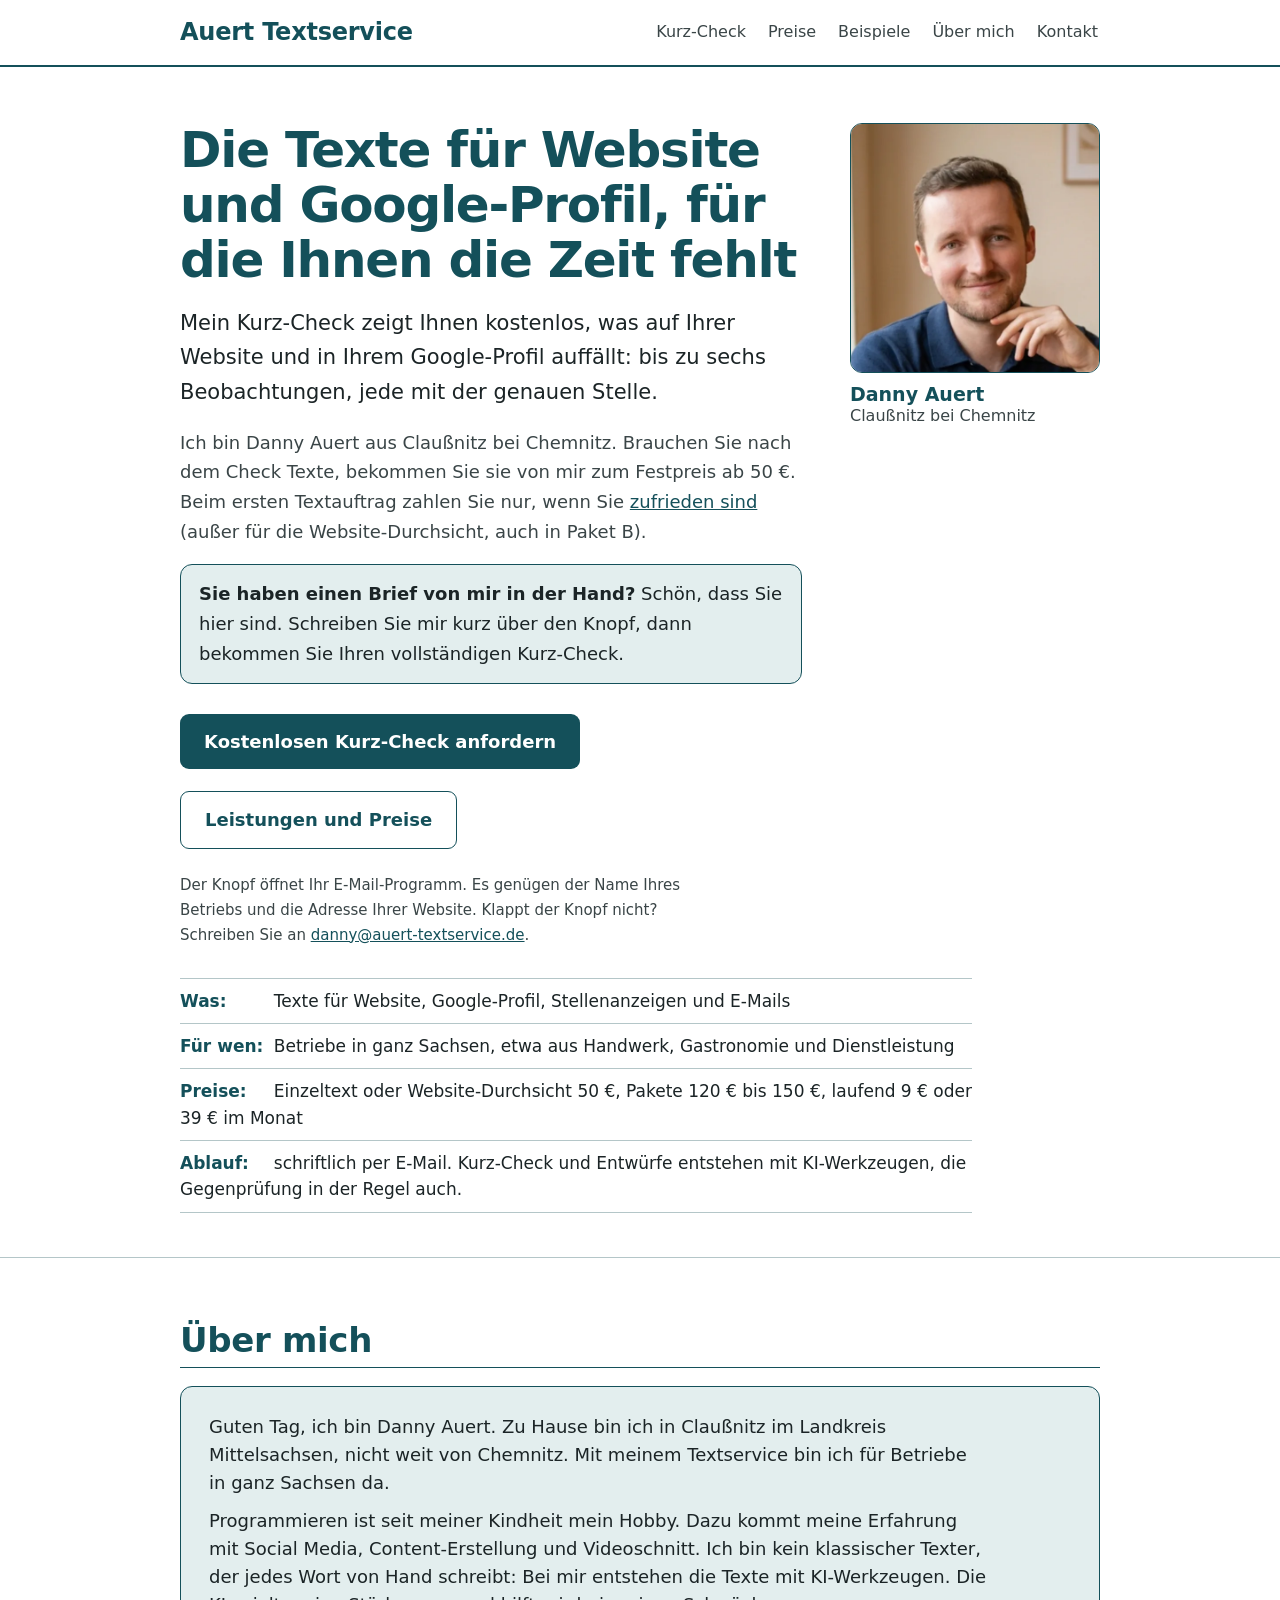
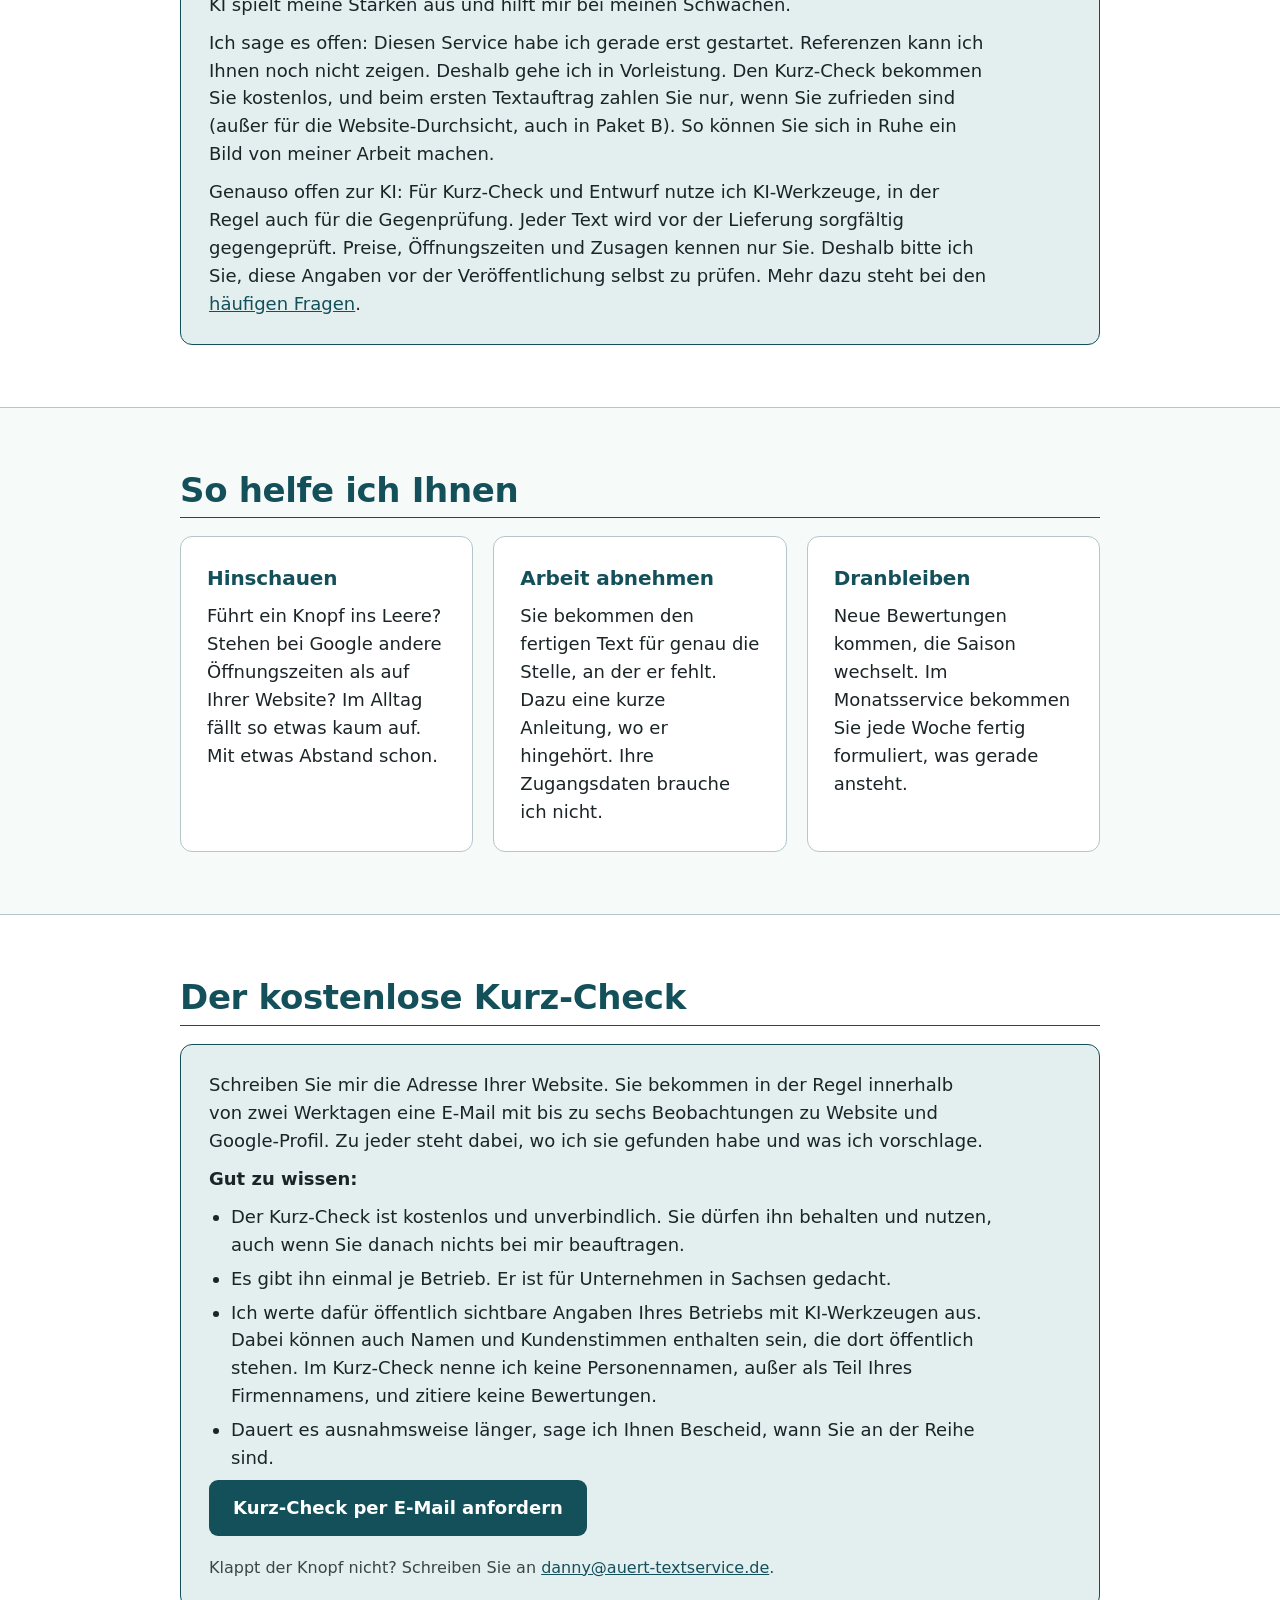
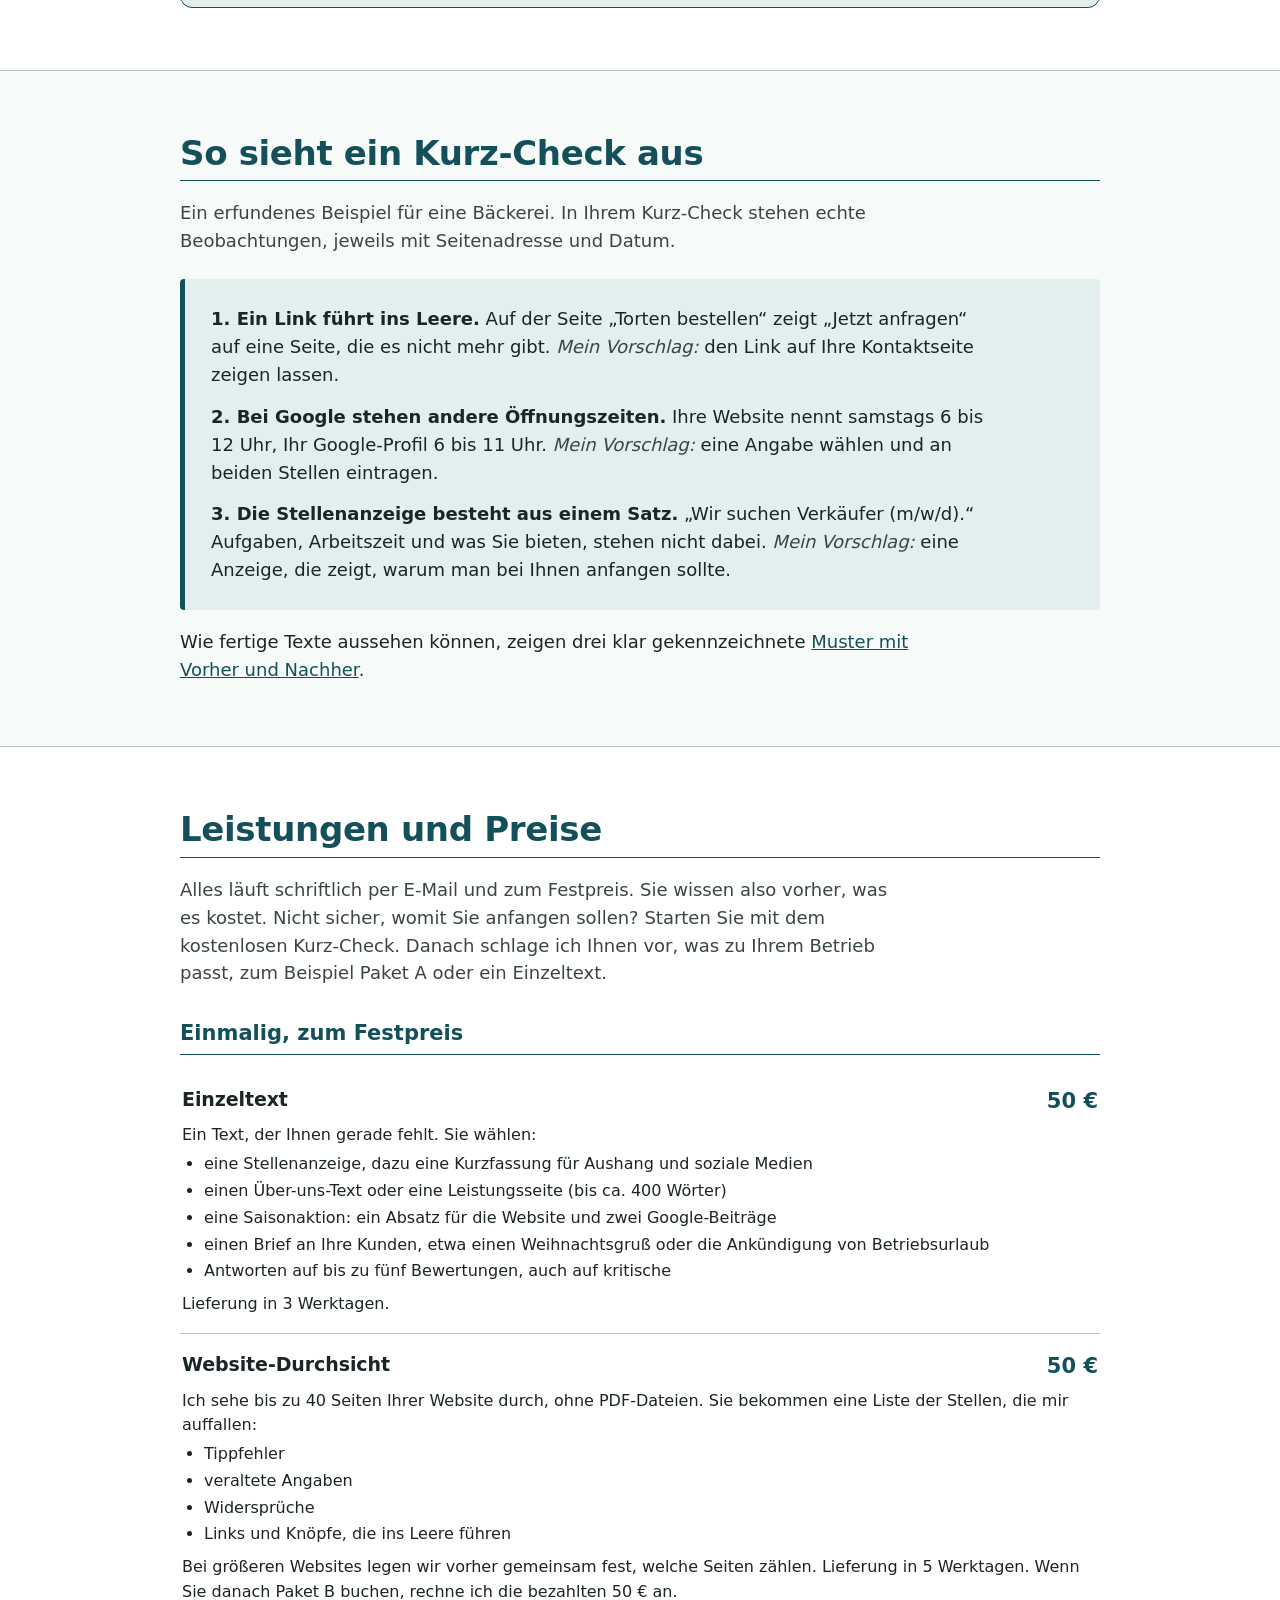
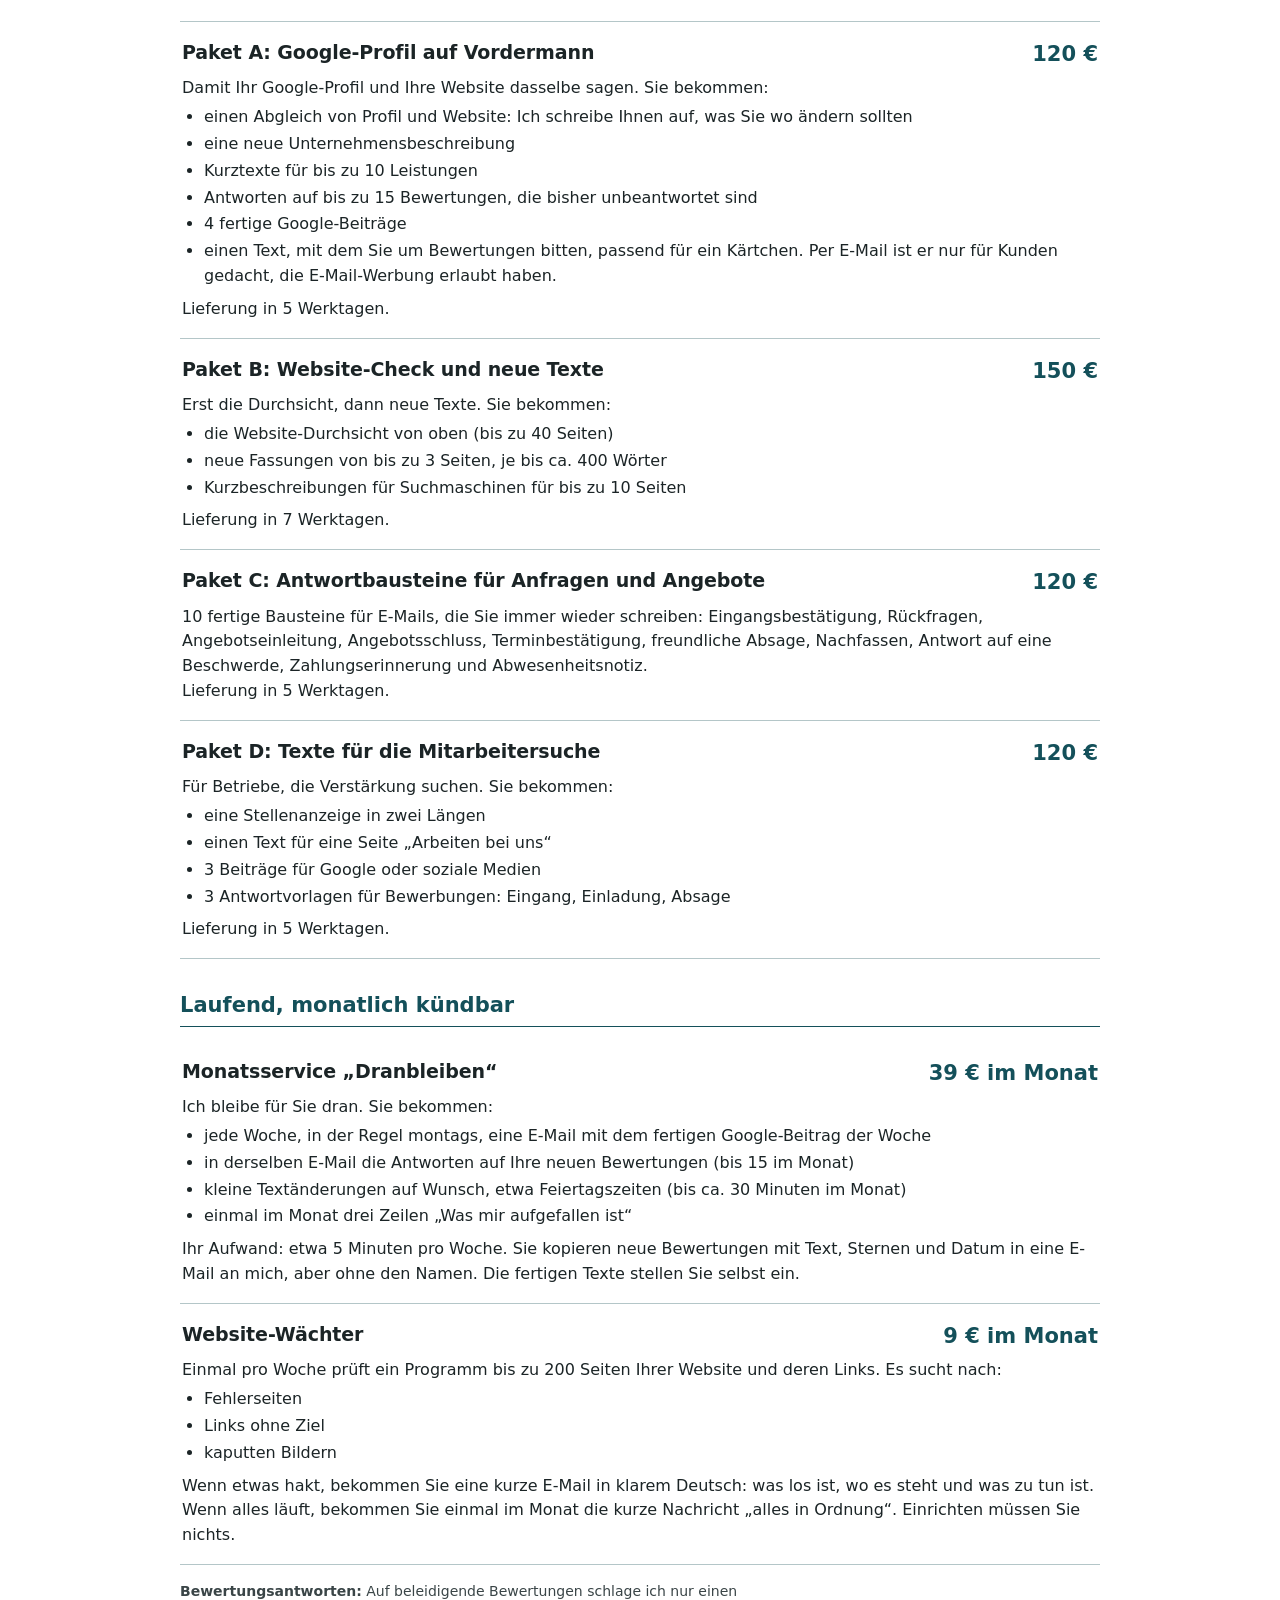
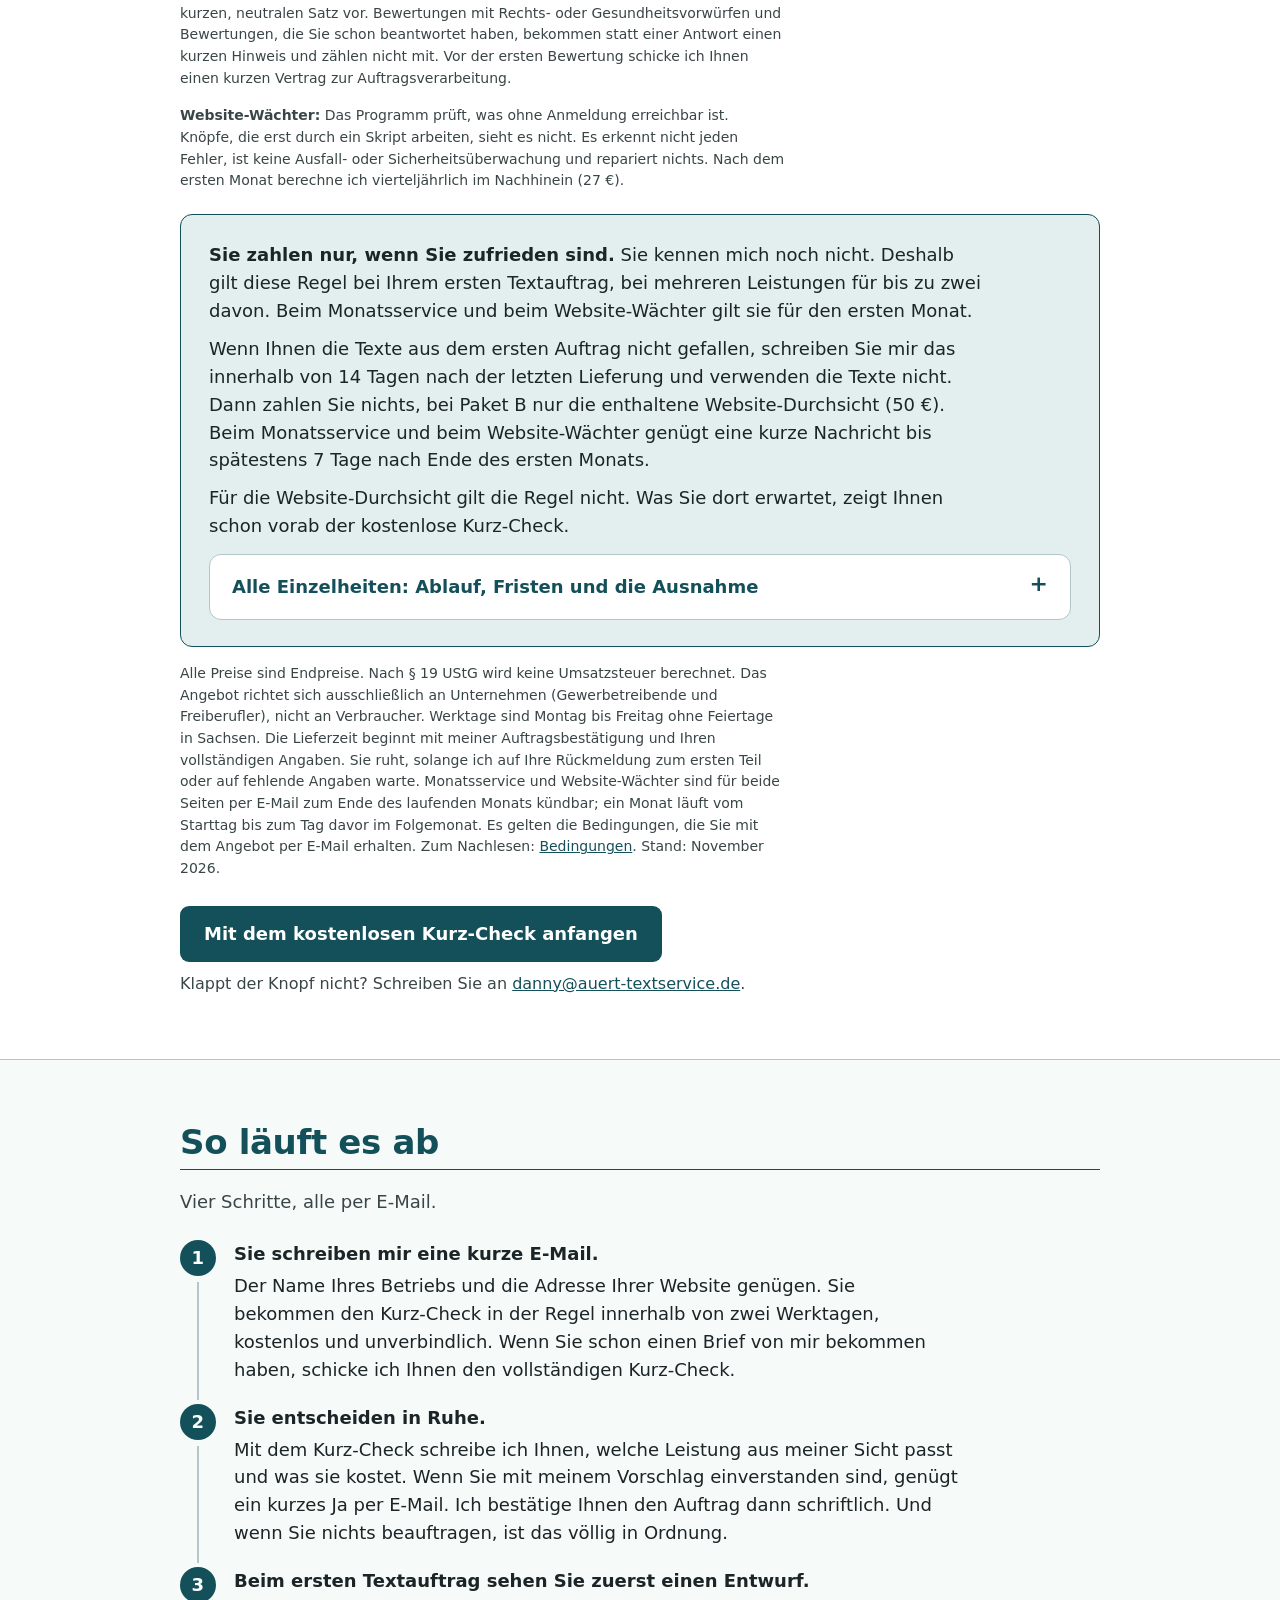
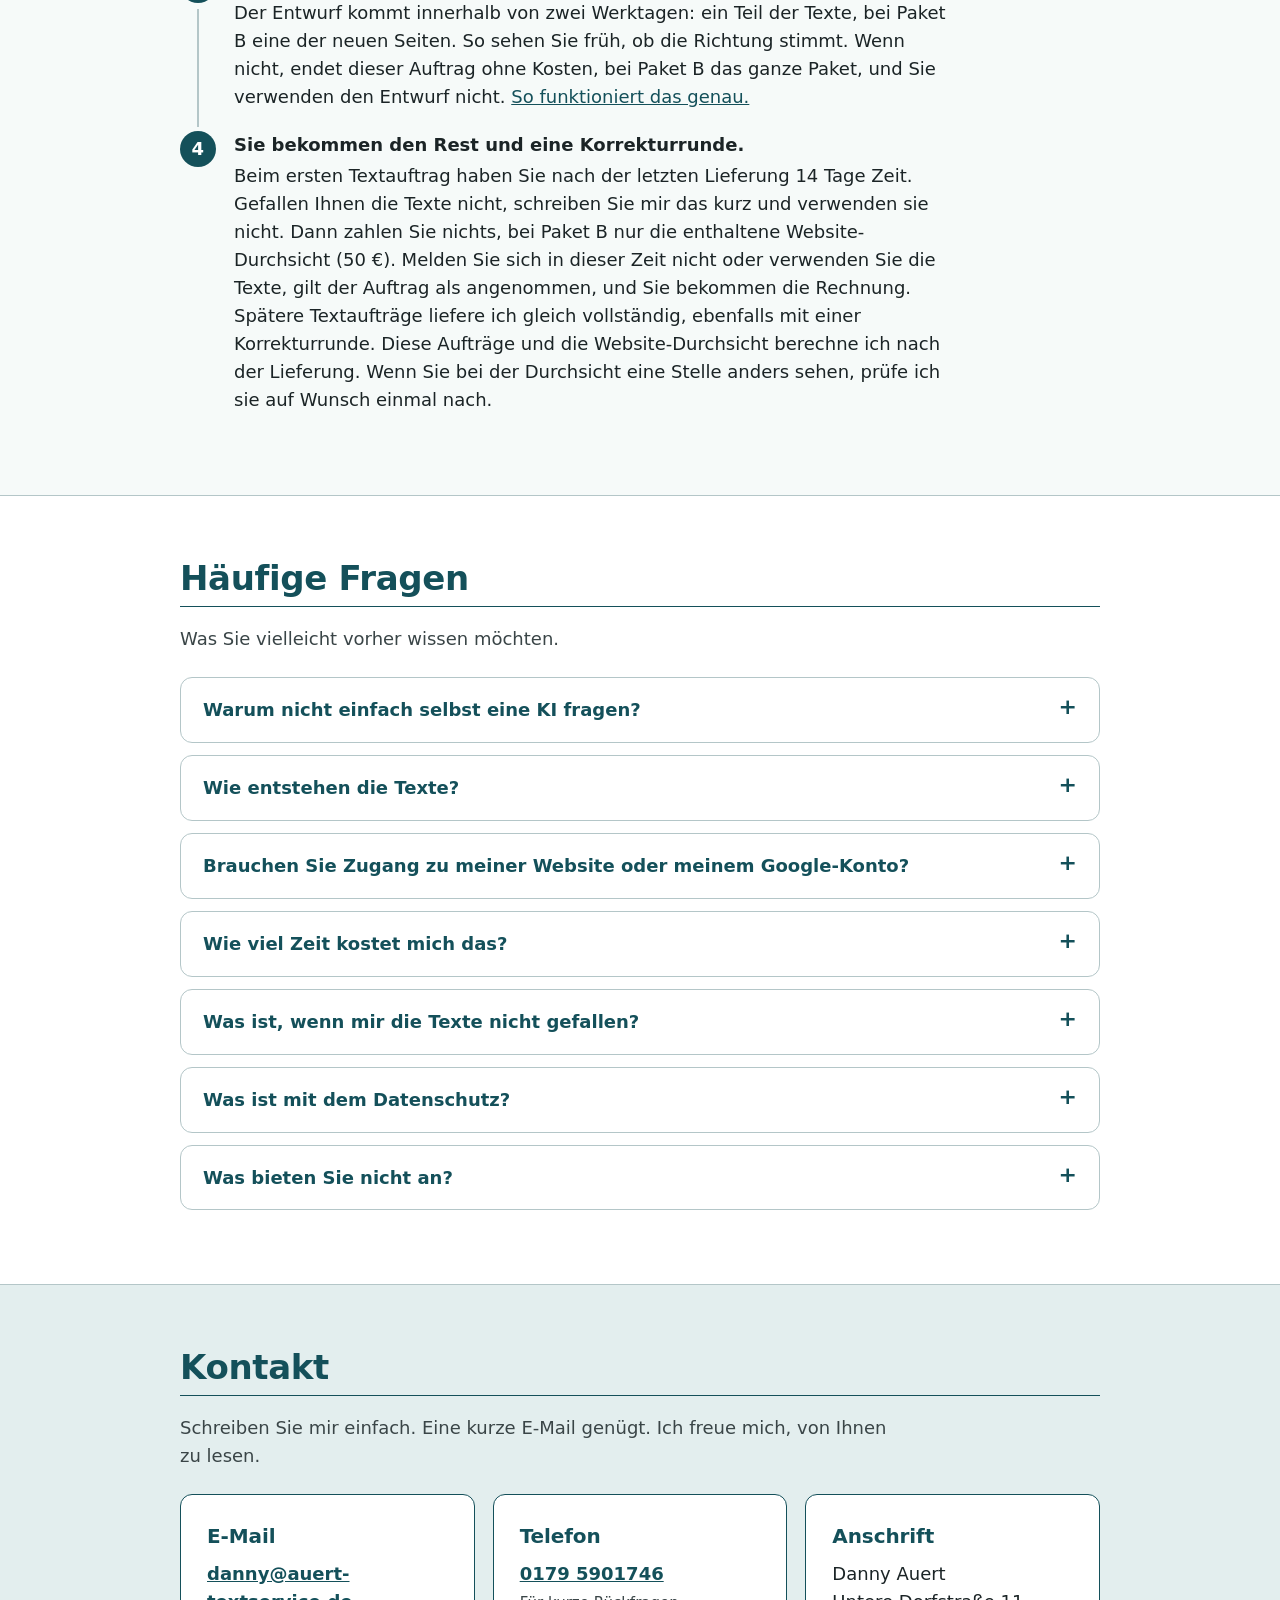
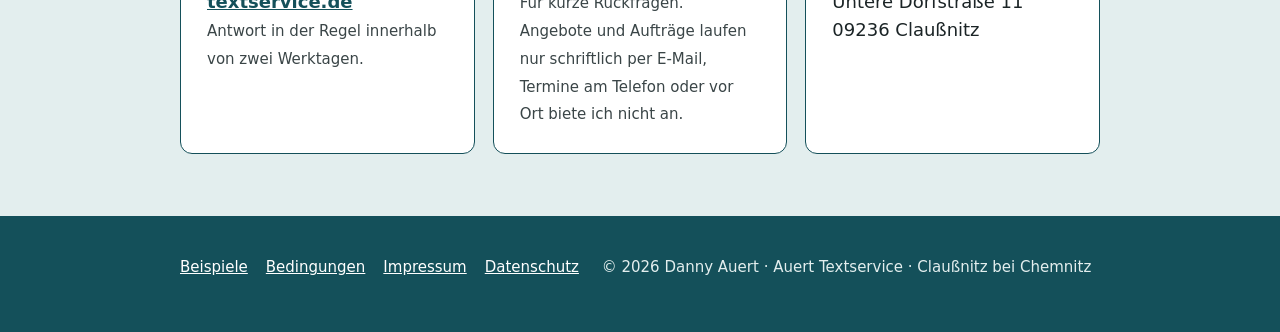
==== commit 6d85e677: "Website Auert Textservice" ====
--- a/index.html
+++ b/index.html
@@ -6,7 +6,7 @@
 <title>Texte für Website und Google-Profil, Festpreis ab 50 € | Auert Textservice</title>
 <meta name="description" content="Auert Textservice aus Claußnitz bei Chemnitz: Texte für Websites, Google-Profile und Stellenanzeigen von Betrieben in Sachsen, mit KI-Unterstützung erstellt. Kostenloser Kurz-Check vorab.">
 <meta name="referrer" content="strict-origin-when-cross-origin">
-<meta name="theme-color" content="#1f5c4a">
+<meta name="theme-color" content="#14505A">
 <link rel="stylesheet" href="style.css">
 <link rel="icon" href="/favicon.ico" sizes="48x48">
 <link rel="icon" href="/favicon.svg" type="image/svg+xml">
@@ -24,28 +24,33 @@
 <meta property="og:image:alt" content="Auert Textservice: Texte für Website und Google-Profil, für Betriebe in Sachsen">
 <meta name="twitter:card" content="summary_large_image">
 <script type="application/ld+json">{"@context": "https://schema.org", "@graph": [{"@type": "ProfessionalService", "@id": "https://auert-textservice.de/#betrieb", "name": "Auert Textservice", "url": "https://auert-textservice.de/", "image": "https://auert-textservice.de/vorschau.png", "logo": "https://auert-textservice.de/apple-touch-icon.png", "description": "Texte für Websites, Google-Unternehmensprofile, Stellenanzeigen und E-Mail-Vorlagen für Betriebe in Sachsen. Kostenloser Kurz-Check, Festpreise, Monatsservice.", "email": "danny@auert-textservice.de", "priceRange": "9–150 €", "currenciesAccepted": "EUR", "address": {"@type": "PostalAddress", "streetAddress": "Untere Dorfstraße 11", "postalCode": "09236", "addressLocality": "Claußnitz", "addressRegion": "Sachsen", "addressCountry": "DE"}, "areaServed": {"@type": "State", "name": "Sachsen"}, "founder": {"@id": "https://auert-textservice.de/#danny-auert"}, "knowsAbout": ["Website-Texte", "Google-Unternehmensprofil", "Stellenanzeigen", "E-Mail-Vorlagen"], "hasOfferCatalog": {"@type": "OfferCatalog", "name": "Leistungen und Preise", "itemListElement": [{"@type": "Offer", "name": "Kurz-Check", "price": "0", "priceCurrency": "EUR", "description": "Bis zu sechs Beobachtungen zu Website und Google-Profil, kostenlos, einmal je Betrieb."}, {"@type": "Offer", "name": "Einzeltext", "price": "50", "priceCurrency": "EUR", "description": "Ein Text nach Wahl, zum Beispiel Stellenanzeige, Über-uns-Text oder Leistungsseite bis ca. 400 Wörter. Lieferung in 3 Werktagen."}, {"@type": "Offer", "name": "Website-Durchsicht", "price": "50", "priceCurrency": "EUR", "description": "Durchsicht von bis zu 40 Seiten auf Tippfehler, veraltete Angaben, Widersprüche und Links ohne Ziel. Lieferung in 5 Werktagen."}, {"@type": "Offer", "name": "Paket A: Google-Profil auf Vordermann", "price": "120", "priceCurrency": "EUR", "description": "Abgleich von Profil und Website, Unternehmensbeschreibung, Kurztexte für bis zu 10 Leistungen, Antworten auf bis zu 15 Bewertungen, 4 Google-Beiträge."}, {"@type": "Offer", "name": "Paket B: Website-Check und neue Texte", "price": "150", "priceCurrency": "EUR", "description": "Website-Durchsicht, neue Fassungen von bis zu 3 Seiten, Kurzbeschreibungen für Suchmaschinen für bis zu 10 Seiten."}, {"@type": "Offer", "name": "Paket C: Antwortbausteine für Anfragen und Angebote", "price": "120", "priceCurrency": "EUR", "description": "10 fertige Bausteine für wiederkehrende E-Mails."}, {"@type": "Offer", "name": "Paket D: Texte für die Mitarbeitersuche", "price": "120", "priceCurrency": "EUR", "description": "Stellenanzeige in zwei Längen, Text für eine Seite „Arbeiten bei uns“, 3 Beiträge, 3 Antwortvorlagen."}, {"@type": "Offer", "name": "Monatsservice „Dranbleiben“", "description": "Wöchentlich ein fertiger Google-Beitrag, Antworten auf bis zu 15 neue Bewertungen im Monat, kleine Textänderungen.", "priceSpecification": {"@type": "UnitPriceSpecification", "price": "39", "priceCurrency": "EUR", "unitText": "Monat", "billingDuration": "P1M"}}, {"@type": "Offer", "name": "Website-Wächter", "description": "Wöchentliche automatische Prüfung von bis zu 200 Seiten auf Fehlerseiten, Links ohne Ziel und kaputte Bilder.", "priceSpecification": {"@type": "UnitPriceSpecification", "price": "9", "priceCurrency": "EUR", "unitText": "Monat"}}]}, "telephone": "+491795901746"}, {"@type": "Person", "@id": "https://auert-textservice.de/#danny-auert", "name": "Danny Auert", "jobTitle": "Inhaber", "worksFor": {"@id": "https://auert-textservice.de/#betrieb"}, "address": {"@type": "PostalAddress", "addressLocality": "Claußnitz", "addressRegion": "Sachsen", "addressCountry": "DE"}}, {"@type": "WebSite", "@id": "https://auert-textservice.de/#website", "url": "https://auert-textservice.de/", "name": "Auert Textservice", "inLanguage": "de-DE", "publisher": {"@id": "https://auert-textservice.de/#betrieb"}}]}</script>
-<script type="application/ld+json">{"@context": "https://schema.org", "@type": "FAQPage", "mainEntity": [{"@type": "Question", "name": "Warum nicht einfach selbst eine KI fragen?", "acceptedAnswer": {"@type": "Answer", "text": "Das können Sie gern tun. Nur schaut eine KI nicht von sich aus auf Ihre Website und Ihr Google-Profil. Sie sagt Ihnen nicht, wo ein Knopf ins Leere führt oder wo andere Öffnungszeiten stehen. Von mir bekommen Sie beides: den Blick von außen und den fertigen Text für genau die Stelle, an der er fehlt."}}, {"@type": "Question", "name": "Wie entstehen die Texte?", "acceptedAnswer": {"@type": "Answer", "text": "Für Kurz-Check und Entwurf nutze ich KI-Werkzeuge, in der Regel auch für die Gegenprüfung. Geliefert wird nur, was diese Prüfung bestanden hat. Eine Bitte: Prüfen Sie Preise, Öffnungszeiten und Zusagen vor der Veröffentlichung selbst. Die kennen nur Sie."}}, {"@type": "Question", "name": "Brauchen Sie Zugang zu meiner Website oder meinem Google-Konto?", "acceptedAnswer": {"@type": "Answer", "text": "Nein. Sie bekommen die Texte als Word- und PDF-Datei, dazu eine kurze Anleitung. Einsetzen können Sie die Texte selbst, oder Ihr Webdienstleister übernimmt das."}}, {"@type": "Question", "name": "Wie viel Zeit kostet mich das?", "acceptedAnswer": {"@type": "Answer", "text": "Wenig. Am Anfang brauche ich ein paar Stichworte zu Ihrem Betrieb und zum Ton, den Sie sich wünschen. Im Monatsservice sind es etwa fünf Minuten pro Woche."}}, {"@type": "Question", "name": "Was ist, wenn mir die Texte nicht gefallen?", "acceptedAnswer": {"@type": "Answer", "text": "Dann zahlen Sie beim ersten Textauftrag nichts. Beim Monatsservice und beim Website-Wächter gilt das für den ersten Monat. Wichtig ist nur: Sie melden sich rechtzeitig kurz und verwenden die Texte aus dem Textauftrag nicht. Ausgenommen ist die Website-Durchsicht, auch als Teil von Paket B (dort 50 € der 150 €). Fristen, Bedingungen und die Ausnahme stehen bei den Leistungen. So funktioniert das genau."}}, {"@type": "Question", "name": "Was ist mit dem Datenschutz?", "acceptedAnswer": {"@type": "Answer", "text": "Ich brauche keine Daten Ihrer Kunden oder Mitarbeitenden. Für Bewertungsantworten genügt mir der Text der Bewertung, ohne den Namen."}}, {"@type": "Question", "name": "Was bieten Sie nicht an?", "acceptedAnswer": {"@type": "Answer", "text": "Rechtstexte, Fotos und Grafik biete ich nicht an. Auch das Einsetzen der Texte und Reparaturen an der Website gehören nicht dazu. Und ich verspreche Ihnen keine bestimmte Zahl an Anfragen, Sternen oder Plätzen bei Suchmaschinen. Was ich verspreche: sorgfältige Texte und einen ehrlichen Blick von außen."}}]}</script>
+<script type="application/ld+json">{"@context": "https://schema.org", "@type": "FAQPage", "mainEntity": [{"@type": "Question", "name": "Warum nicht einfach selbst eine KI fragen?", "acceptedAnswer": {"@type": "Answer", "text": "Das können Sie gern tun. Nur schaut eine KI nicht von sich aus auf Ihre Website und Ihr Google-Profil. Sie sagt Ihnen nicht, wo ein Knopf ins Leere führt oder wo andere Öffnungszeiten stehen. Von mir bekommen Sie beides: den Blick von außen und den fertigen Text für genau die Stelle, an der er fehlt."}}, {"@type": "Question", "name": "Wie entstehen die Texte?", "acceptedAnswer": {"@type": "Answer", "text": "Für Kurz-Check und Entwurf nutze ich KI-Werkzeuge, in der Regel auch für die Gegenprüfung. Jeder Text wird vor der Lieferung sorgfältig gegengeprüft. Eine Bitte: Prüfen Sie Preise, Öffnungszeiten und Zusagen vor der Veröffentlichung selbst. Die kennen nur Sie."}}, {"@type": "Question", "name": "Brauchen Sie Zugang zu meiner Website oder meinem Google-Konto?", "acceptedAnswer": {"@type": "Answer", "text": "Nein. Sie bekommen die Texte als Word- und PDF-Datei, dazu eine kurze Anleitung. Einsetzen können Sie die Texte selbst, oder Ihr Webdienstleister übernimmt das."}}, {"@type": "Question", "name": "Wie viel Zeit kostet mich das?", "acceptedAnswer": {"@type": "Answer", "text": "Wenig. Am Anfang brauche ich ein paar Stichworte zu Ihrem Betrieb und zum Ton, den Sie sich wünschen. Im Monatsservice sind es etwa fünf Minuten pro Woche."}}, {"@type": "Question", "name": "Was ist, wenn mir die Texte nicht gefallen?", "acceptedAnswer": {"@type": "Answer", "text": "Dann zahlen Sie beim ersten Textauftrag nichts. Beim Monatsservice und beim Website-Wächter gilt das für den ersten Monat. Wichtig ist nur: Sie melden sich rechtzeitig kurz und verwenden die Texte aus dem Textauftrag nicht. Ausgenommen ist die Website-Durchsicht (50 €), auch in Paket B. Fristen, Bedingungen und die Ausnahme stehen bei den Leistungen."}}, {"@type": "Question", "name": "Was ist mit dem Datenschutz?", "acceptedAnswer": {"@type": "Answer", "text": "Ich brauche keine Daten Ihrer Kunden oder Mitarbeitenden. Für Bewertungsantworten genügt mir der Text der Bewertung, ohne den Namen. Auch dieser Text kann Angaben Dritter enthalten. Was damit geschieht, steht in der Datenschutzerklärung."}}, {"@type": "Question", "name": "Was bieten Sie nicht an?", "acceptedAnswer": {"@type": "Answer", "text": "Rechtstexte, Fotos und Grafik biete ich nicht an. Auch das Einsetzen der Texte und Reparaturen an der Website gehören nicht dazu. Und ich verspreche Ihnen keine bestimmte Zahl an Anfragen, Sternen oder Plätzen bei Suchmaschinen. Was ich verspreche: sorgfältige Texte und einen ehrlichen Blick von außen."}}]}</script>
 </head>
 <body class="mit-leiste">
-<div class="vorschau">Vorschau, noch nicht veröffentlicht. E-Mail-Adresse und Anbieterangaben werden vor dem Start bestätigt.</div>
+
 <a class="sprung" href="#inhalt">Zum Inhalt</a>
 <header class="kopf"><div class="breit">
 <a class="marke" href="/">Auert <span>Textservice</span></a>
-<nav aria-label="Hauptmenü"><a href="#kurzcheck">Kurz-Check</a><a href="#leistungen">Preise</a><a href="#ablauf">Ablauf</a><a href="#fragen">Fragen</a><a href="#kontakt">Kontakt</a></nav>
+<nav aria-label="Hauptmenü"><a href="#kurzcheck">Kurz-Check</a><a href="#leistungen">Preise</a><a href="/beispiele.html">Beispiele</a><a href="#ueber">Über mich</a><a href="#kontakt">Kontakt</a></nav>
 </div></header>
 
 <main id="inhalt">
 <div class="breit held">
-<h1>Texte für Ihre Website und Ihr Google-Profil</h1>
-<p>Im Betrieb bleibt für die eigene Website selten Zeit. Mein Kurz-Check zeigt Ihnen kostenlos, was auf Ihrer Website und in
+<div class="held-raster">
+<div>
+<h1>Die Texte für Website und Google-Profil, für die Ihnen die Zeit fehlt</h1>
+<p>Mein Kurz-Check zeigt Ihnen kostenlos, was auf Ihrer Website und in
 Ihrem Google-Profil auffällt: bis zu sechs Beobachtungen, jede mit der genauen Stelle.</p>
 <p>Ich bin Danny Auert aus Claußnitz bei Chemnitz. Brauchen Sie nach dem Check Texte, bekommen Sie sie von mir zum Festpreis
-ab 50 €. Beim ersten Textauftrag zahlen Sie nur, wenn Sie <a href="#zufrieden">zufrieden sind</a>.</p>
-<p><b>Sie haben einen Brief von mir in der Hand?</b> Schön, dass Sie hier sind. Schreiben Sie mir kurz über den Knopf, dann
-bekommen Sie Ihren vollständigen Kurz-Check.</p>
+ab 50 €. Beim ersten Textauftrag zahlen Sie nur, wenn Sie <a href="#zufrieden">zufrieden sind</a> (außer für die Website-Durchsicht, auch in Paket B).</p>
+<div class="briefkasten"><p><b>Sie haben einen Brief von mir in der Hand?</b> Schön, dass Sie hier sind. Schreiben Sie mir kurz über den Knopf, dann
+bekommen Sie Ihren vollständigen Kurz-Check.</p></div>
 <a class="knopf" href="mailto:danny@auert-textservice.de?subject=Kurz-Check&amp;body=Bitte%20schicken%20Sie%20mir%20den%20kostenlosen%20Kurz-Check.%0D%0A%0D%0ABetrieb%3A%20%0D%0AWebsite%3A%20%0D%0AOrt%3A%20">Kostenlosen Kurz-Check anfordern</a>
 <a class="knopf leise" href="#leistungen">Leistungen und Preise</a>
 <p class="mailzeile">Der Knopf öffnet Ihr E-Mail-Programm. Es genügen der Name Ihres Betriebs und die Adresse Ihrer Website. Klappt der Knopf nicht? Schreiben Sie an <a href="mailto:danny@auert-textservice.de">danny@auert-textservice.de</a>.</p>
+</div>
+<figure class="portraet"><img src="/danny-auert.webp" width="560" height="560" alt="Porträt von Danny Auert, Inhaber von Auert Textservice" decoding="async" fetchpriority="high"><figcaption><b>Danny Auert</b>Claußnitz bei Chemnitz</figcaption></figure>
+</div>
 <ul class="fakten">
 <li><b>Was:</b> Texte für Website, Google-Profil, Stellenanzeigen und E-Mails</li>
 <li><b>Für wen:</b> Betriebe in ganz Sachsen, etwa aus Handwerk, Gastronomie und Dienstleistung</li>
@@ -53,6 +58,21 @@
 <li><b>Ablauf:</b> schriftlich per E-Mail. Kurz-Check und Entwürfe entstehen mit KI-Werkzeugen, die Gegenprüfung in der Regel auch.</li>
 </ul>
 </div>
+
+<section id="ueber"><div class="breit">
+<h2>Über mich</h2>
+<div class="hinweis">
+<p>Guten Tag, ich bin Danny Auert. Zu Hause bin ich in Claußnitz im Landkreis Mittelsachsen, nicht weit von
+Chemnitz. Mit meinem Textservice bin ich für Betriebe in ganz Sachsen da.</p>
+<p>Programmieren ist seit meiner Kindheit mein Hobby. Dazu kommt meine Erfahrung mit Social Media, Content-Erstellung und
+Videoschnitt. Ich bin kein klassischer Texter, der jedes Wort von Hand schreibt: Bei mir entstehen die Texte mit KI-Werkzeugen.
+Die KI spielt meine Stärken aus und hilft mir bei meinen Schwächen.</p>
+<p>Ich sage es offen: Diesen Service habe ich gerade erst gestartet. Referenzen kann ich Ihnen noch nicht zeigen.
+Deshalb gehe ich in Vorleistung. Den Kurz-Check bekommen Sie kostenlos, und beim ersten Textauftrag zahlen Sie nur, wenn Sie zufrieden sind (außer für die Website-Durchsicht, auch in Paket B). So können Sie sich in Ruhe ein Bild von meiner Arbeit machen.</p>
+<p>Genauso offen zur KI: Für Kurz-Check und Entwurf nutze ich KI-Werkzeuge, in der Regel auch für die Gegenprüfung. Jeder Text wird vor der Lieferung sorgfältig gegengeprüft. Preise, Öffnungszeiten und Zusagen kennen nur Sie. Deshalb bitte ich Sie, diese
+Angaben vor der Veröffentlichung selbst zu prüfen. Mehr dazu steht bei den <a href="#fragen">häufigen Fragen</a>.</p>
+</div>
+</div></section>
 
 <section><div class="breit">
 <h2>So helfe ich Ihnen</h2>
@@ -77,8 +97,7 @@
 <li>Der Kurz-Check ist kostenlos und unverbindlich. Sie dürfen ihn behalten und nutzen, auch wenn Sie danach nichts
 bei mir beauftragen.</li>
 <li>Es gibt ihn einmal je Betrieb. Er ist für Unternehmen in Sachsen gedacht.</li>
-<li>Ich werte dafür nur öffentlich sichtbare Angaben Ihres Betriebs aus. Bewertungstexte und Namen von Bewertern nutze
-ich nicht.</li>
+<li>Ich werte dafür öffentlich sichtbare Angaben Ihres Betriebs mit KI-Werkzeugen aus. Dabei können auch Namen und Kundenstimmen enthalten sein, die dort öffentlich stehen. Im Kurz-Check nenne ich keine Personennamen, außer als Teil Ihres Firmennamens, und zitiere keine Bewertungen.</li>
 <li>Dauert es ausnahmsweise länger, sage ich Ihnen Bescheid, wann Sie an der Reihe sind.</li>
 </ul>
 <p><a class="knopf" href="mailto:danny@auert-textservice.de?subject=Kurz-Check%20%28Website%29&amp;body=Bitte%20schicken%20Sie%20mir%20den%20kostenlosen%20Kurz-Check.%0D%0A%0D%0ABetrieb%3A%20%0D%0AWebsite%3A%20%0D%0AOrt%3A%20">Kurz-Check per E-Mail anfordern</a></p>
@@ -98,21 +117,7 @@
 <p><b>3. Die Stellenanzeige besteht aus einem Satz.</b> „Wir suchen Verkäufer (m/w/d).“ Aufgaben, Arbeitszeit und was
 Sie bieten, stehen nicht dabei. <i>Mein Vorschlag:</i> eine Anzeige, die zeigt, warum man bei Ihnen anfangen sollte.</p>
 </div>
-</div></section>
-
-<section id="ueber"><div class="breit">
-<h2>Wer dahintersteht</h2>
-<div class="hinweis">
-<p>Guten Tag, ich bin Danny Auert. Zu Hause bin ich in Claußnitz im Landkreis Mittelsachsen, nicht weit von Chemnitz. Mit
-meinem Textservice bin ich für Betriebe in ganz Sachsen da. Ich bin kein klassischer Texter,
-der jedes Wort von Hand schreibt: Bei mir entstehen die Texte mit KI-Werkzeugen.</p>
-<p>Ich sage es offen: Diesen Service habe ich gerade erst gestartet. Referenzen kann ich Ihnen noch nicht zeigen.
-Deshalb gehe ich in Vorleistung. Den Kurz-Check bekommen Sie kostenlos, und beim ersten Textauftrag zahlen Sie nur, wenn Sie
-zufrieden sind. So können Sie sich in Ruhe ein Bild von meiner Arbeit machen.</p>
-<p>Genauso offen zur KI: Für Kurz-Check und Entwurf nutze ich KI-Werkzeuge, in der Regel auch für die Gegenprüfung. Geliefert
-wird nur, was diese Prüfung bestanden hat. Preise, Öffnungszeiten und Zusagen kennen nur Sie. Deshalb bitte ich Sie, diese
-Angaben vor der Veröffentlichung selbst zu prüfen. Mehr dazu steht bei den <a href="#fragen">häufigen Fragen</a>.</p>
-</div>
+<p class="mehr-link">Wie fertige Texte aussehen können, zeigen drei klar gekennzeichnete <a href="/beispiele.html">Muster mit Vorher und Nachher</a>.</p>
 </div></section>
 
 <section id="leistungen"><div class="breit">
@@ -142,8 +147,7 @@
 arbeiten, sieht es nicht. Es erkennt nicht jeden Fehler, ist keine Ausfall- oder Sicherheitsüberwachung und repariert nichts.
 Nach dem ersten Monat berechne ich vierteljährlich im Nachhinein (27 €).</p>
 <div class="hinweis abstand" id="zufrieden">
-<p><b>Sie zahlen nur, wenn Sie zufrieden sind.</b> Sie kennen mich noch nicht. Deshalb gilt diese Regel bei
-Ihrem ersten Textauftrag. Beim Monatsservice und beim Website-Wächter gilt sie für den ersten Monat.</p>
+<p><b>Sie zahlen nur, wenn Sie zufrieden sind.</b> Sie kennen mich noch nicht. Deshalb gilt diese Regel bei Ihrem ersten Textauftrag, bei mehreren Leistungen für bis zu zwei davon. Beim Monatsservice und beim Website-Wächter gilt sie für den ersten Monat.</p>
 <p>Wenn Ihnen die Texte aus dem ersten Auftrag nicht gefallen, schreiben Sie mir das innerhalb von 14 Tagen nach der letzten Lieferung
 und verwenden die Texte nicht. Dann zahlen Sie nichts, bei Paket B nur die enthaltene Website-Durchsicht (50 €). Beim Monatsservice und beim Website-Wächter genügt eine kurze
 Nachricht bis spätestens 7 Tage nach Ende des ersten Monats.</p>
@@ -153,10 +157,9 @@
 <p><b>So läuft es beim ersten Textauftrag:</b></p>
 <ul>
 <li><b>Zuerst ein Teil.</b> Innerhalb von zwei Werktagen bekommen Sie einen Teil der Texte, bei Paket B eine der
-neuen Seiten. Wenn die Richtung nicht passt, endet der ganze Auftrag hier ohne Kosten, auch bei Paket B, und Sie verwenden den Entwurf nicht.</li>
+neuen Seiten. Wenn die Richtung nicht passt, endet dieser Auftrag ohne Kosten, bei Paket B das ganze Paket, und Sie verwenden den Entwurf nicht.</li>
 <li><b>Dann der Rest.</b> Es folgen die übrigen Texte und eine Korrekturrunde. Wenn Ihnen die Texte nicht gefallen,
-schreiben Sie mir das kurz, und zwar innerhalb von 14 Tagen nach der letzten Lieferung. Dann zahlen Sie nichts, bei Paket B nur die enthaltene Website-Durchsicht (50 €), und
-verwenden die Texte nicht.</li>
+schreiben Sie mir das kurz, und zwar innerhalb von 14 Tagen nach der letzten Lieferung. Dann zahlen Sie nichts und verwenden die Texte nicht; bei Paket B nur die enthaltene Website-Durchsicht (50 €).</li>
 <li><b>Wann es als „zufrieden“ zählt.</b> Wenn Sie sich in diesen 14 Tagen nicht melden oder die Texte verwenden, gilt der
 Auftrag als angenommen. Dann bekommen Sie die Rechnung.</li>
 </ul>
@@ -173,7 +176,7 @@
 </ul>
 </details>
 </div>
-<p class="fein">Alle Preise sind Endpreise. Nach § 19 UStG wird keine Umsatzsteuer berechnet. Das Angebot richtet sich ausschließlich an Unternehmen (Gewerbetreibende und Freiberufler), nicht an Verbraucher. Werktage sind Montag bis Freitag ohne Feiertage in Sachsen. Die Lieferzeit beginnt mit meiner Auftragsbestätigung und Ihren vollständigen Angaben. Sie ruht, solange ich auf Ihre Rückmeldung oder fehlende Angaben warte. Es gelten die Bedingungen, die Sie mit dem Angebot per E-Mail erhalten. Stand: November 2026.</p>
+<p class="fein">Alle Preise sind Endpreise. Nach § 19 UStG wird keine Umsatzsteuer berechnet. Das Angebot richtet sich ausschließlich an Unternehmen (Gewerbetreibende und Freiberufler), nicht an Verbraucher. Werktage sind Montag bis Freitag ohne Feiertage in Sachsen. Die Lieferzeit beginnt mit meiner Auftragsbestätigung und Ihren vollständigen Angaben. Sie ruht, solange ich auf Ihre Rückmeldung zum ersten Teil oder auf fehlende Angaben warte. Monatsservice und Website-Wächter sind für beide Seiten per E-Mail zum Ende des laufenden Monats kündbar; ein Monat läuft vom Starttag bis zum Tag davor im Folgemonat. Es gelten die Bedingungen, die Sie mit dem Angebot per E-Mail erhalten. Zum Nachlesen: <a href="/bedingungen.html">Bedingungen</a>. Stand: November 2026.</p>
 <p class="preis-knopf"><a class="knopf" href="mailto:danny@auert-textservice.de?subject=Kurz-Check%20%28Preise%29&amp;body=Bitte%20schicken%20Sie%20mir%20den%20kostenlosen%20Kurz-Check.%0D%0A%0D%0ABetrieb%3A%20%0D%0AWebsite%3A%20%0D%0AOrt%3A%20">Mit dem kostenlosen Kurz-Check anfangen</a></p>
 <p class="mailzeile">Klappt der Knopf nicht? Schreiben Sie an <a href="mailto:danny@auert-textservice.de">danny@auert-textservice.de</a>.</p>
 </div></section>
@@ -184,7 +187,7 @@
 <ol class="schritte">
 <li><b>Sie schreiben mir eine kurze E-Mail.</b><span>Der Name Ihres Betriebs und die Adresse Ihrer Website genügen. Sie bekommen den Kurz-Check in der Regel innerhalb von zwei Werktagen, kostenlos und unverbindlich. Wenn Sie schon einen Brief von mir bekommen haben, schicke ich Ihnen den vollständigen Kurz-Check.</span></li>
 <li><b>Sie entscheiden in Ruhe.</b><span>Mit dem Kurz-Check schreibe ich Ihnen, welche Leistung aus meiner Sicht passt und was sie kostet. Wenn Sie mit meinem Vorschlag einverstanden sind, genügt ein kurzes Ja per E-Mail. Ich bestätige Ihnen den Auftrag dann schriftlich. Und wenn Sie nichts beauftragen, ist das völlig in Ordnung.</span></li>
-<li><b>Beim ersten Textauftrag sehen Sie zuerst einen Entwurf.</b><span>Der Entwurf kommt innerhalb von zwei Werktagen: ein Teil der Texte, bei Paket B eine der neuen Seiten. So sehen Sie früh, ob die Richtung stimmt. Wenn nicht, endet der ganze Auftrag hier ohne Kosten, und Sie verwenden den Entwurf nicht. <a href="#zufrieden">So funktioniert das genau.</a></span></li>
+<li><b>Beim ersten Textauftrag sehen Sie zuerst einen Entwurf.</b><span>Der Entwurf kommt innerhalb von zwei Werktagen: ein Teil der Texte, bei Paket B eine der neuen Seiten. So sehen Sie früh, ob die Richtung stimmt. Wenn nicht, endet dieser Auftrag ohne Kosten, bei Paket B das ganze Paket, und Sie verwenden den Entwurf nicht. <a href="#zufrieden">So funktioniert das genau.</a></span></li>
 <li><b>Sie bekommen den Rest und eine Korrekturrunde.</b><span>Beim ersten Textauftrag haben Sie nach der letzten Lieferung 14 Tage Zeit. Gefallen Ihnen die Texte nicht, schreiben Sie mir das kurz und verwenden sie nicht. Dann zahlen Sie nichts, bei Paket B nur die enthaltene Website-Durchsicht (50 €). Melden Sie sich in dieser Zeit nicht oder verwenden Sie die Texte, gilt der Auftrag als angenommen, und Sie bekommen die Rechnung. Spätere Textaufträge liefere ich gleich vollständig, ebenfalls mit einer Korrekturrunde. Diese Aufträge und die Website-Durchsicht berechne ich nach der Lieferung. Wenn Sie bei der Durchsicht eine Stelle anders sehen, prüfe ich sie auf Wunsch einmal nach.</span></li>
 </ol>
 </div></section>
@@ -193,11 +196,11 @@
 <h2>Häufige Fragen</h2>
 <p class="unter">Was Sie vielleicht vorher wissen möchten.</p>
 <details><summary>Warum nicht einfach selbst eine KI fragen?</summary><p>Das können Sie gern tun. Nur schaut eine KI nicht von sich aus auf Ihre Website und Ihr Google-Profil. Sie sagt Ihnen nicht, wo ein Knopf ins Leere führt oder wo andere Öffnungszeiten stehen. Von mir bekommen Sie beides: den Blick von außen und den fertigen Text für genau die Stelle, an der er fehlt.</p></details>
-<details><summary>Wie entstehen die Texte?</summary><p>Für Kurz-Check und Entwurf nutze ich KI-Werkzeuge, in der Regel auch für die Gegenprüfung. Geliefert wird nur, was diese Prüfung bestanden hat. Eine Bitte: Prüfen Sie Preise, Öffnungszeiten und Zusagen vor der Veröffentlichung selbst. Die kennen nur Sie.</p></details>
+<details><summary>Wie entstehen die Texte?</summary><p>Für Kurz-Check und Entwurf nutze ich KI-Werkzeuge, in der Regel auch für die Gegenprüfung. Jeder Text wird vor der Lieferung sorgfältig gegengeprüft. Eine Bitte: Prüfen Sie Preise, Öffnungszeiten und Zusagen vor der Veröffentlichung selbst. Die kennen nur Sie.</p></details>
 <details><summary>Brauchen Sie Zugang zu meiner Website oder meinem Google-Konto?</summary><p>Nein. Sie bekommen die Texte als Word- und PDF-Datei, dazu eine kurze Anleitung. Einsetzen können Sie die Texte selbst, oder Ihr Webdienstleister übernimmt das.</p></details>
 <details><summary>Wie viel Zeit kostet mich das?</summary><p>Wenig. Am Anfang brauche ich ein paar Stichworte zu Ihrem Betrieb und zum Ton, den Sie sich wünschen. Im Monatsservice sind es etwa fünf Minuten pro Woche.</p></details>
-<details><summary>Was ist, wenn mir die Texte nicht gefallen?</summary><p>Dann zahlen Sie beim ersten Textauftrag nichts. Beim Monatsservice und beim Website-Wächter gilt das für den ersten Monat. Wichtig ist nur: Sie melden sich rechtzeitig kurz und verwenden die Texte aus dem Textauftrag nicht. Ausgenommen ist die Website-Durchsicht, auch als Teil von Paket B (dort 50 € der 150 €). Fristen, Bedingungen und die Ausnahme stehen bei den Leistungen. <a href="#zufrieden">So funktioniert das genau.</a></p></details>
-<details><summary>Was ist mit dem Datenschutz?</summary><p>Ich brauche keine Daten Ihrer Kunden oder Mitarbeitenden. Für Bewertungsantworten genügt mir der Text der Bewertung, ohne den Namen.</p></details>
+<details><summary>Was ist, wenn mir die Texte nicht gefallen?</summary><p>Dann zahlen Sie beim ersten Textauftrag nichts. Beim Monatsservice und beim Website-Wächter gilt das für den ersten Monat. Wichtig ist nur: Sie melden sich rechtzeitig kurz und verwenden die Texte aus dem Textauftrag nicht. Ausgenommen ist die Website-Durchsicht (50 €), auch in Paket B. Fristen, Bedingungen und die Ausnahme stehen bei den Leistungen. <a href="#zufrieden">So funktioniert das genau.</a></p></details>
+<details><summary>Was ist mit dem Datenschutz?</summary><p>Ich brauche keine Daten Ihrer Kunden oder Mitarbeitenden. Für Bewertungsantworten genügt mir der Text der Bewertung, ohne den Namen. Auch dieser Text kann Angaben Dritter enthalten. Was damit geschieht, steht in der <a href="/datenschutz.html">Datenschutzerklärung</a>.</p></details>
 <details><summary>Was bieten Sie nicht an?</summary><p>Rechtstexte, Fotos und Grafik biete ich nicht an. Auch das Einsetzen der Texte und Reparaturen an der Website gehören nicht dazu. Und ich verspreche Ihnen keine bestimmte Zahl an Anfragen, Sternen oder Plätzen bei Suchmaschinen. Was ich verspreche: sorgfältige Texte und einen ehrlichen Blick von außen.</p></details>
 </div></section>
 
@@ -215,7 +218,7 @@
 <div class="leiste"><a class="knopf" href="#kurzcheck">Zum kostenlosen Kurz-Check</a></div>
 
 <footer><div class="breit">
-<a href="impressum.html">Impressum</a><a href="datenschutz.html">Datenschutz</a>
+<a href="/beispiele.html">Beispiele</a><a href="/bedingungen.html">Bedingungen</a><a href="impressum.html">Impressum</a><a href="datenschutz.html">Datenschutz</a>
 <span>© 2026 Danny Auert · Auert Textservice · Claußnitz bei Chemnitz</span>
 </div></footer>
 </body>
--- a/style.css
+++ b/style.css
@@ -199,3 +199,114 @@
   .hinweis .knopf, .preis-knopf .knopf { display:block; margin-right:0; }
   nav a { margin-left:6px; }
 }
+/* ===== Look wie Farbbrief, 23.11.2026 (Petrol, Toenung, Kaesten; keine Webfonts, keine externen Dateien) ===== */
+:root { --bg:#ffffff; --karte:#ffffff; --text:#1b2426; --leise:#3a4547; --akzent:#14505a; --akzent-hell:#e3eeee;
+        --akzent-dunkel:#0e3d45; --linie:#b4c6c8; --schatten:0 1px 2px rgba(20,80,90,.07), 0 6px 18px rgba(20,80,90,.07);
+        --serif:Calibri, Carlito, "Segoe UI", system-ui, -apple-system, "Helvetica Neue", Arial, sans-serif; }
+html { -webkit-text-size-adjust:100%; }
+body { font-family:Calibri, Carlito, "Segoe UI", system-ui, -apple-system, "Helvetica Neue", Arial, sans-serif;
+       font-size:18px; line-height:1.55; overflow-wrap:break-word; }
+h1, h2, .recht h1 { color:var(--akzent); letter-spacing:-0.01em; }
+h3, h4 { color:var(--akzent); }
+header.kopf { background:rgba(255,255,255,.96); border-bottom:2px solid var(--akzent); }
+.marke { color:var(--akzent); font-size:24px; font-weight:700; }
+.marke span { color:var(--akzent); }
+nav a { color:var(--leise); font-size:16px; }
+nav a:hover, nav a[aria-current] { color:var(--akzent); }
+main > .held::before { display:none; }
+.held { padding:clamp(28px, 5vw, 56px) 20px clamp(28px, 4vw, 44px); }
+.held h1 { font-size:clamp(33px, 5vw, 50px); line-height:1.1; margin-bottom:18px; max-width:15em; }
+.held h1 + p { font-size:clamp(19px, 2.1vw, 21px); }
+.held-raster { display:grid; grid-template-columns:minmax(0, 1fr) 250px; gap:clamp(24px, 4vw, 48px); align-items:start; }
+.portraet { margin:0; }
+.portraet img { display:block; width:100%; height:auto; aspect-ratio:1; object-fit:cover; border-radius:12px;
+                border:1.5px solid var(--akzent); }
+.portraet figcaption { margin-top:9px; color:var(--leise); font-size:16px; line-height:1.3; }
+.portraet b { display:block; color:var(--akzent); font-size:19px; }
+.briefkasten { background:var(--akzent-hell); border:1.5px solid var(--akzent); border-radius:12px; padding:14px 18px;
+               margin:6px 0 18px; max-width:40em; }
+.held .briefkasten p { margin:0; font-size:18px; color:var(--text); }
+.knopf { border-radius:9px; box-shadow:none; }
+.knopf:hover { box-shadow:none; }
+section { padding:clamp(38px, 5vw, 62px) 0; border-top:1px solid var(--linie); }
+section:nth-of-type(even) { background:#f6faf9; }
+h2 { font-size:clamp(27px, 3.3vw, 34px); padding-bottom:7px; border-bottom:1.5px solid var(--akzent); margin-bottom:18px; }
+.unter { font-size:18px; margin-bottom:24px; }
+.hinweis { background:var(--akzent-hell); border:1.5px solid var(--akzent); border-left:1.5px solid var(--akzent);
+           border-radius:12px; }
+.karte, .liste, details { border-radius:12px; border-color:var(--linie); box-shadow:none; }
+.drei .karte { border-top:1px solid var(--linie); background:#fff; }
+.drei .karte:hover { transform:none; box-shadow:none; }
+.karte p, .zeile p, .zeile .text, details p, ol.schritte span, .fakten li { color:var(--text); }
+.beispiel { border-left:5px solid var(--akzent); border-radius:4px; background:var(--akzent-hell); border-top:0; border-right:0;
+            border-bottom:0; }
+.beispiel i { color:var(--leise); }
+.zeile:hover { background:transparent; }
+.zeile .preis { background:none; padding:0; color:var(--akzent); font-size:21px; }
+.zeile h4 { color:var(--text); font-size:19px; }
+h3.klein { font-size:21px; text-transform:none; letter-spacing:0; color:var(--akzent); padding-bottom:4px;
+           border-bottom:1.5px solid var(--akzent); margin:30px 0 14px; }
+.liste { border-radius:0; border-width:0 0 1px; background:transparent; }
+.zeile { padding:16px 2px; }
+ol.schritte li::before { content:counter(s); width:36px; height:36px; font-size:18px; box-shadow:none; }
+ol.schritte li { padding-left:54px; padding-bottom:20px; }
+ol.schritte li:not(:last-child)::after { left:17px; top:42px; background:var(--linie); }
+ol.schritte b { color:var(--text); }
+details:hover, details[open] { border-color:var(--akzent); }
+summary { color:var(--akzent); }
+#kontakt { background:var(--akzent-hell); }
+#kontakt .karte { border-color:var(--akzent); }
+footer { background:var(--akzent); color:#e3eeee; }
+footer a { color:#fff; }
+.fakten { border-top:1px solid var(--linie); }
+.fakten li { border-bottom-color:var(--linie); font-size:17px; }
+.fakten b { color:var(--akzent); }
+.leiste { background:rgba(255,255,255,.98); border-top-color:var(--akzent); }
+.mehr-link { margin:18px 0 0; }
+.held p.brief-danach { margin-top:20px; }
+.muster-band { display:inline-block; background:var(--akzent); color:#fff; font-weight:700; font-size:14px; letter-spacing:.06em;
+               padding:3px 10px; border-radius:6px; margin:0 0 10px; }
+.muster { margin:0 0 34px; }
+.recht .muster h2 { font-size:clamp(23px, 2.8vw, 28px); margin-top:0; }
+.mailzeile a { white-space:nowrap; }
+.vergleich { display:grid; grid-template-columns:repeat(2, minmax(0, 1fr)); gap:16px; }
+.vorher, .nachher { border-radius:12px; padding:18px 20px; }
+.vorher { background:#fff; border:1px solid var(--linie); }
+.nachher { background:var(--akzent-hell); border:1.5px solid var(--akzent); }
+.vorher h3, .nachher h3 { margin:0 0 8px; font-size:18px; }
+.vorher p, .nachher p, .nachher li { margin:0 0 9px; }
+.nachher ul { margin:0 0 9px; padding-left:21px; }
+.bedingungen ol { padding-left:0; list-style:none; }
+.bedingungen li.nr { margin:0 0 18px; max-width:none; }
+.bedingungen li.nr > h2 { font-size:20px; border:0; padding:0; margin:0 0 5px; }
+.bedingungen p { max-width:74ch; }
+@media (max-width:760px) {
+  .held-raster { grid-template-columns:1fr; gap:16px; }
+  .portraet { order:-1; display:flex; align-items:center; gap:14px; }
+  .portraet img { width:96px; flex:none; }
+  .portraet figcaption { margin:0; }
+  .vergleich { grid-template-columns:1fr; }
+}
+@media (max-width:560px) {
+  body { font-size:17px; }
+  header.kopf .breit { padding-top:8px; padding-bottom:4px; gap:2px; }
+  nav { flex-wrap:wrap; overflow-x:visible; white-space:normal; gap:0 4px; justify-content:space-between; }
+  nav a, nav a:first-child { font-size:15px; padding:7px 1px; margin-left:0; white-space:nowrap; }
+  .held { padding-top:18px; }
+  .briefkasten { padding:12px 14px; }
+}
+@media (max-width:345px) { nav a, nav a:first-child { font-size:13.5px; } }
+@media (max-width:560px) {   /* /brief: Knopf soll am Handy ohne langes Scrollen erreichbar sein */
+  .brief-held.held { padding-top:10px; padding-bottom:22px; }
+  .brief-held .held-raster { gap:8px; }
+  .brief-held .portraet { gap:10px; }
+  .brief-held .portraet img { width:56px; }
+  .brief-held .portraet figcaption { font-size:14px; }
+  .brief-held .portraet b { font-size:16px; }
+  .brief-held h1 { font-size:25px; line-height:1.12; margin-bottom:8px; }
+  .brief-held h1 + p { font-size:17px; line-height:1.38; margin-bottom:10px; }
+  .brief-held .knopf { display:block; box-sizing:border-box; width:100%; min-height:48px; padding:12px 10px; font-size:17px;
+                       line-height:1.25; text-align:center; }
+}
+.breit.recht { padding-left:20px; padding-right:20px; }
+@media print { .portraet img { border:0; } footer { background:none; color:#000; } footer a { color:#000; } }
